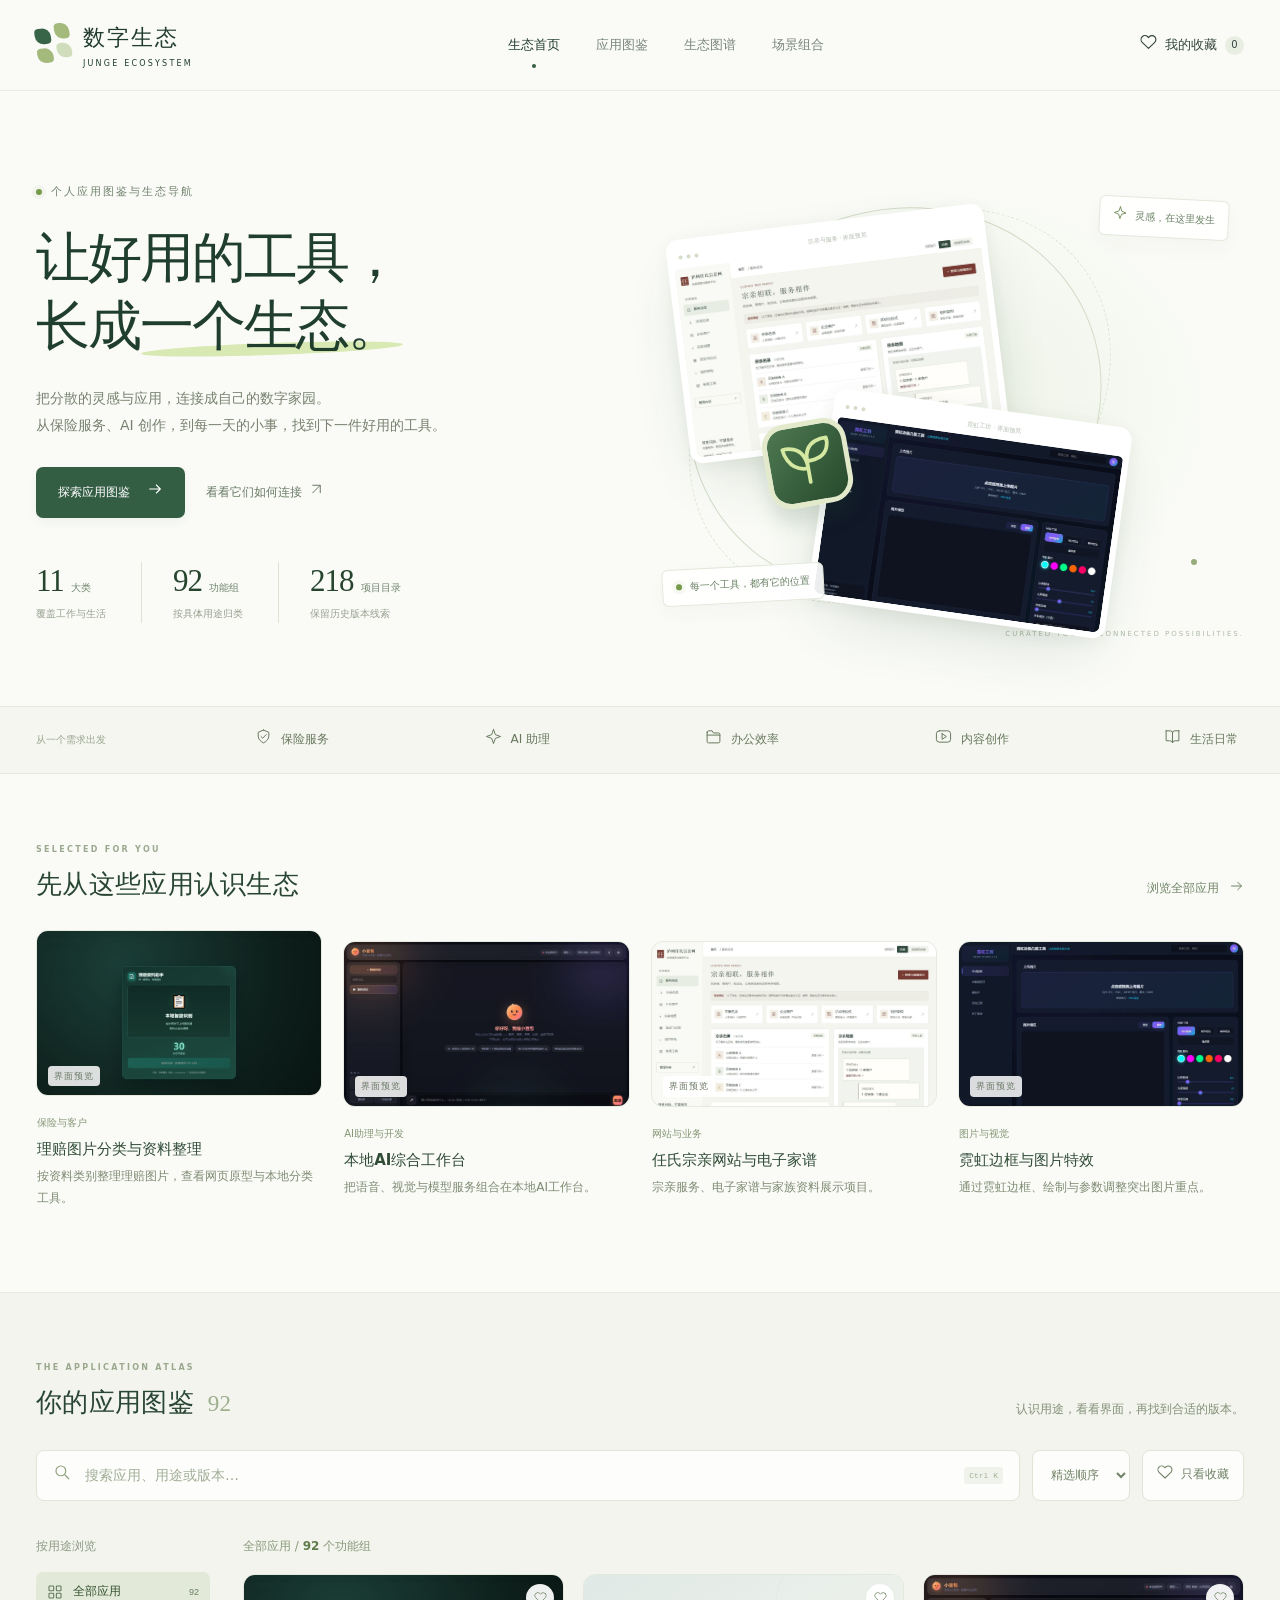
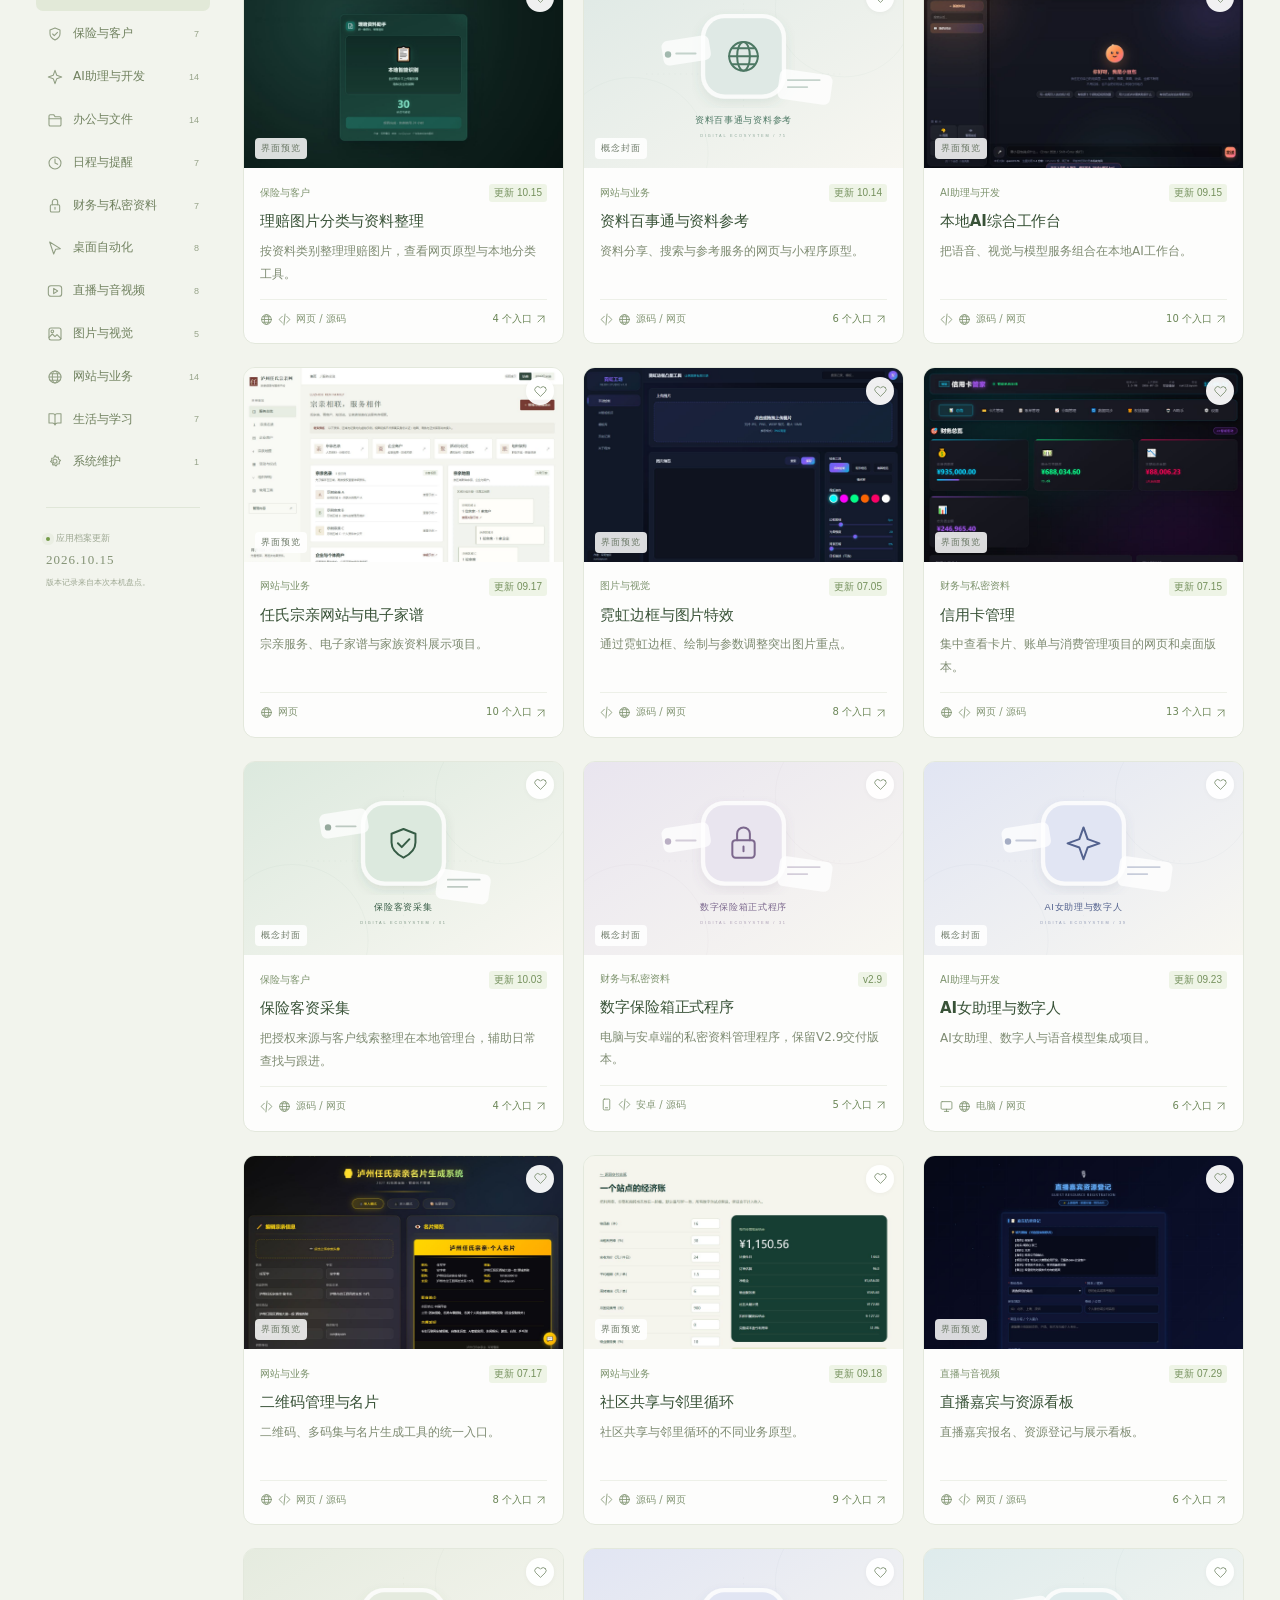
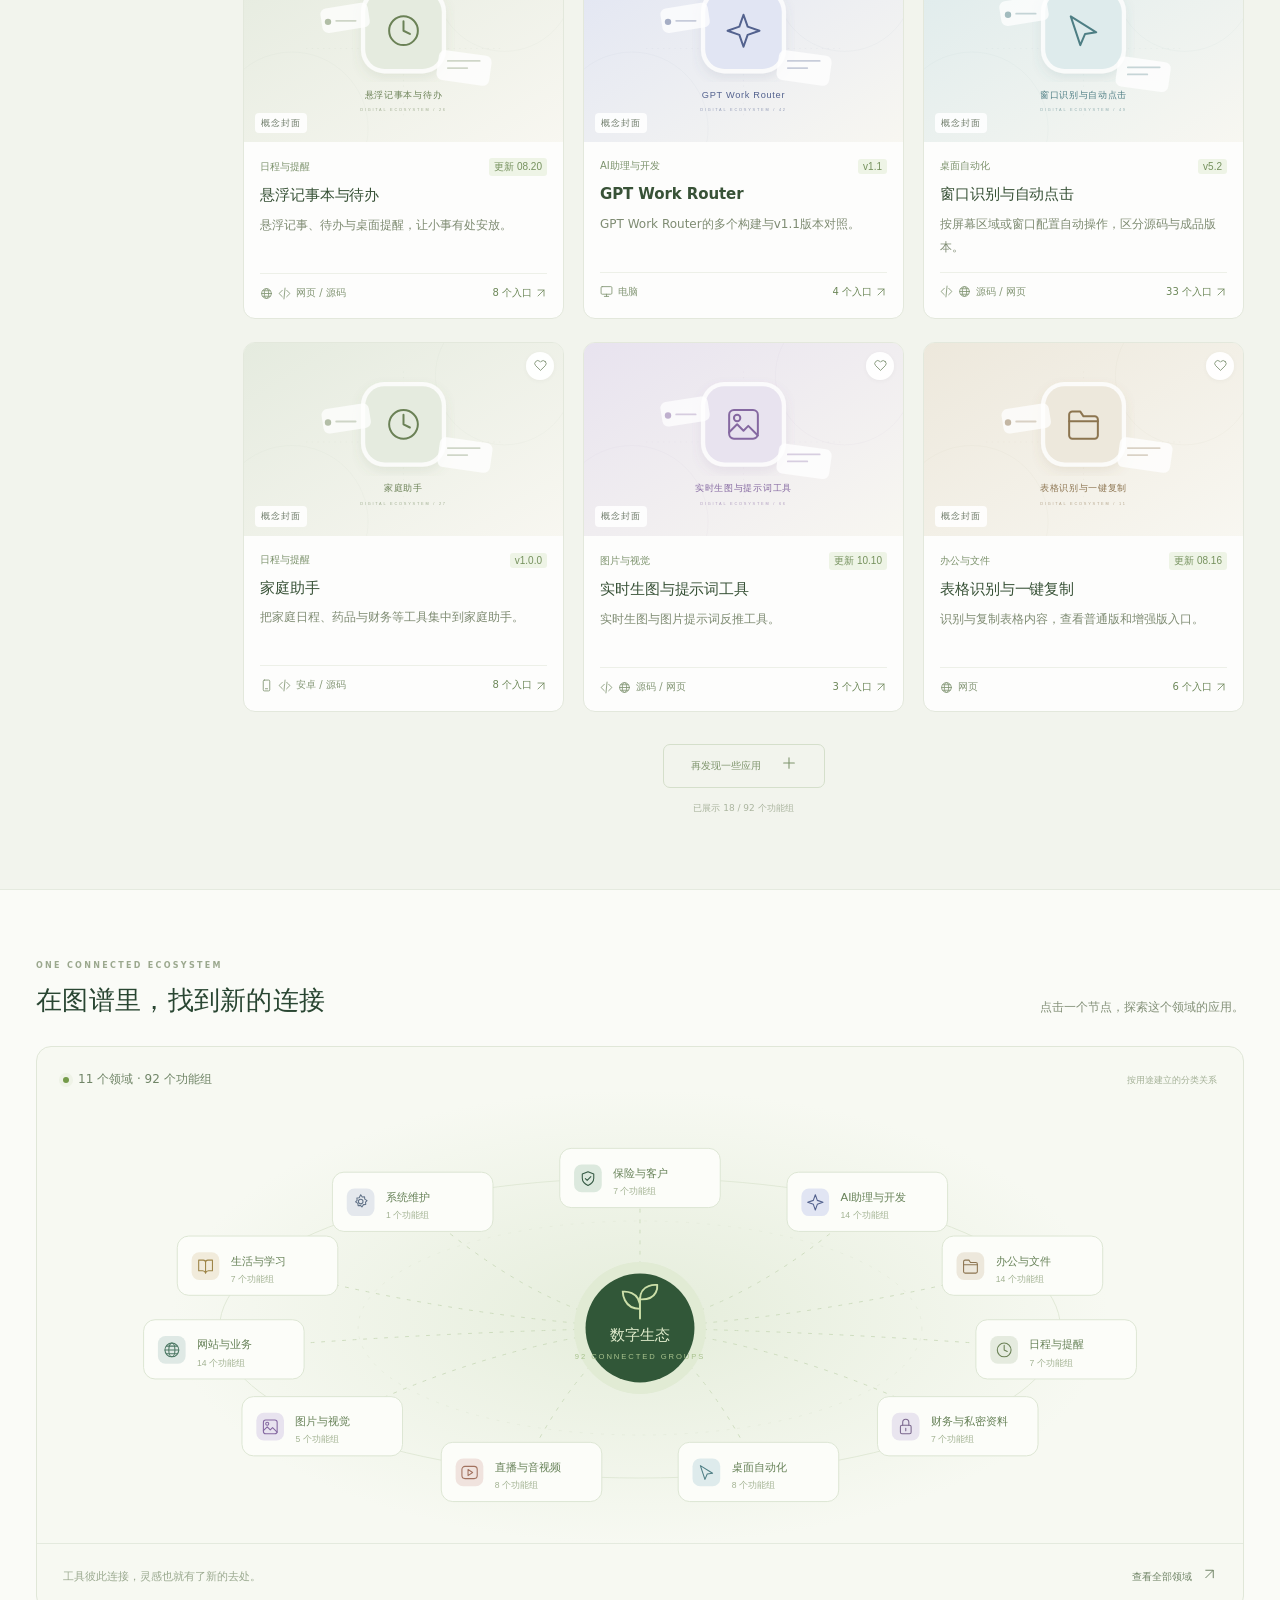
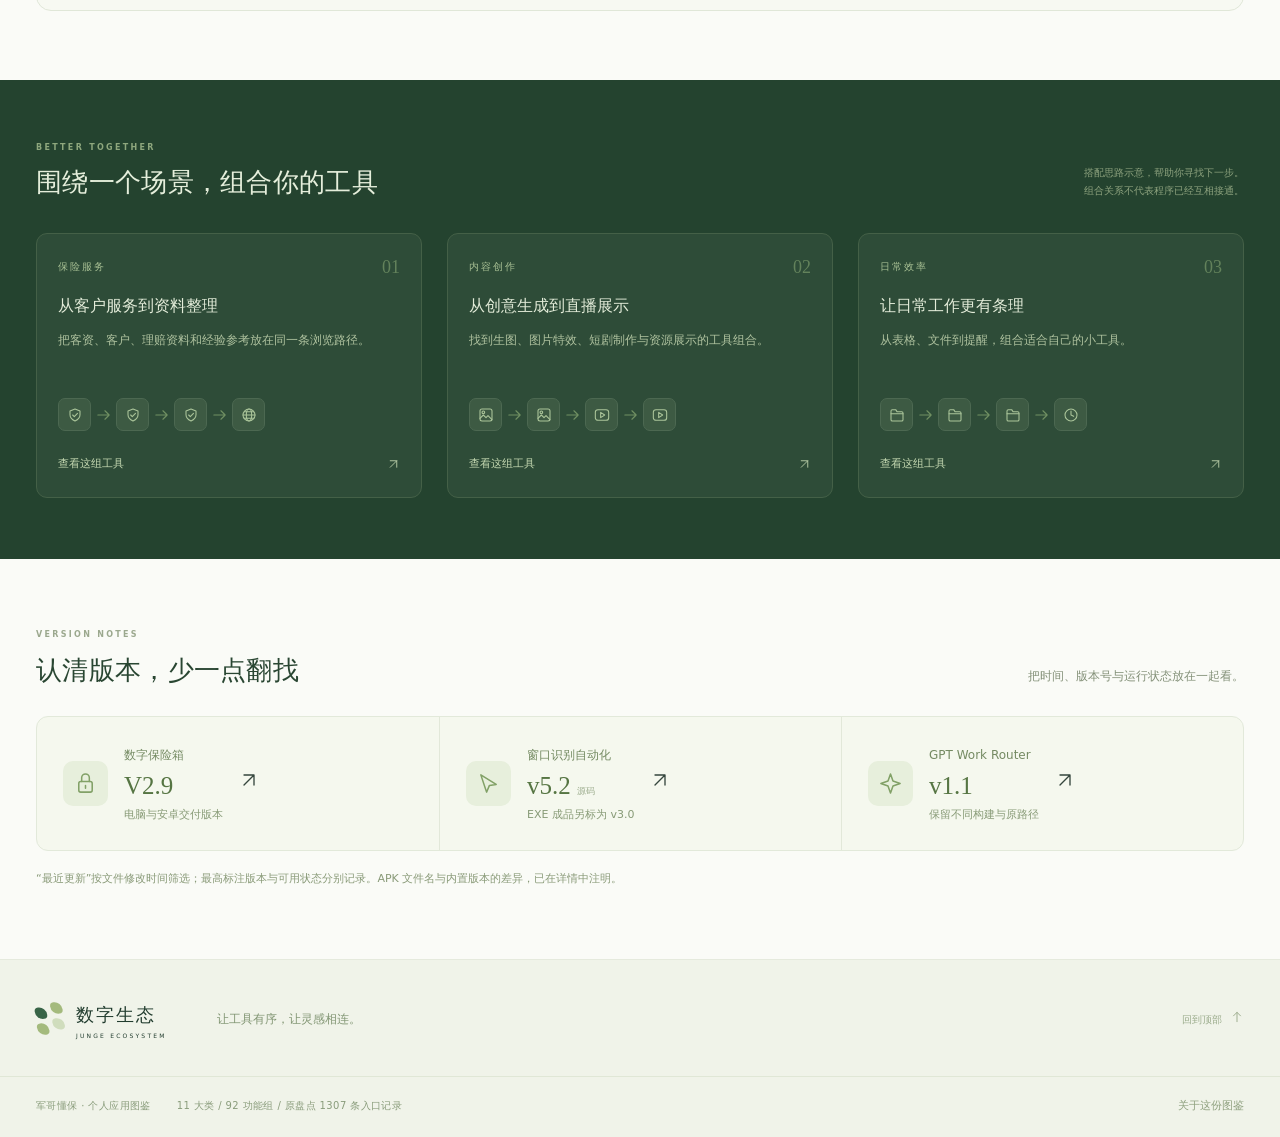
==== index.html @ c1f54ad1 "初始发布：数字生态·军哥懂保 静态网站" ====
<!doctype html>
<html lang="zh-CN">
<head>
  <meta charset="utf-8">
  <meta name="viewport" content="width=device-width,initial-scale=1">
  <meta name="theme-color" content="#f7f8f3">
  <meta name="description" content="军哥懂保的数字生态应用图鉴。浏览11大类、92个功能组，查看真实界面预览、历史版本、用途与本机入口。">
  <title>数字生态 · 让工具彼此连接</title>
  <link rel="icon" href="assets/favicon.svg" type="image/svg+xml">
  <link rel="stylesheet" href="styles.css">
  <script src="ecosystem-data.js" defer></script>
  <script src="app.js" defer></script>
</head>
<body>
<a class="skip-link" href="#library">跳到应用图鉴</a>
<header class="site-header">
  <div class="nav-wrap">
    <a class="brand" href="#home" aria-label="数字生态首页"><span class="brand-mark" aria-hidden="true"><i></i><i></i><i></i><i></i></span><span>数字生态<small>JUNGE ECOSYSTEM</small></span></a>
    <nav aria-label="主导航"><a class="nav-link active" href="#home">生态首页</a><a class="nav-link" href="#library">应用图鉴</a><a class="nav-link" href="#ecosystem">生态图谱</a><a class="nav-link" href="#scenes">场景组合</a></nav>
    <button class="favorites-nav" id="favoritesNav"><span data-icon="heart"></span>我的收藏 <span id="favoriteCount">0</span></button>
    <button class="mobile-menu" id="mobileMenu" aria-label="展开导航" aria-expanded="false"><span data-icon="menu"></span></button>
  </div>
</header>
<main>
<section class="hero wrap" id="home">
  <div class="hero-copy">
    <p class="eyebrow"><span class="living-dot"></span>个人应用图鉴与生态导航</p>
    <h1>让好用的工具，<br>长成<span>一个生态。</span></h1>
    <p class="hero-description">把分散的灵感与应用，连接成自己的数字家园。<br>从保险服务、AI 创作，到每一天的小事，找到下一件好用的工具。</p>
    <div class="hero-actions"><a class="button primary" href="#library">探索应用图鉴 <span data-icon="arrow-right"></span></a><a class="button text-button" href="#ecosystem">看看它们如何连接 <span data-icon="arrow-up-right"></span></a></div>
    <div class="hero-stats"><div><strong>11<span>大类</span></strong><small>覆盖工作与生活</small></div><div><strong>92<span>功能组</span></strong><small>按具体用途归类</small></div><div><strong>218<span>项目目录</span></strong><small>保留历史版本线索</small></div></div>
  </div>
  <div class="hero-art" aria-label="数字生态应用界面拼贴">
    <div class="orbit orbit-one"></div><div class="orbit orbit-two"></div><span class="orbit-dot dot-one"></span><span class="orbit-dot dot-two"></span>
    <div class="art-label label-top"><span data-icon="spark"></span>灵感，在这里发生</div>
    <div class="hero-window window-one"><div class="window-bar"><i></i><i></i><i></i><span>宗亲与服务 · 界面预览</span></div><img src="assets/preview-ren.jpg" alt="泸州任氏宗亲网的服务总览界面" width="1400" height="900"></div>
    <div class="hero-window window-two"><div class="window-bar"><i></i><i></i><i></i><span>霓虹工坊 · 界面预览</span></div><img src="assets/preview-neon.jpg" alt="霓虹边框图片处理工具界面" width="1400" height="900"></div>
    <div class="eco-core"><svg viewBox="0 0 60 60" aria-hidden="true"><path d="M30 45V28M30 34C13 34 12 16 12 16s18-3 18 18ZM30 28C30 10 48 12 48 12s3 17-18 16Z" fill="none" stroke="currentColor" stroke-width="3" stroke-linecap="round" stroke-linejoin="round"/></svg></div>
    <div class="art-label label-bottom"><span class="living-dot"></span>每一个工具，都有它的位置</div><span class="art-caption">CURATED TOOLS. CONNECTED POSSIBILITIES.</span>
  </div>
</section>
<div class="category-ribbon"><div class="wrap"><span>从一个需求出发</span><button data-quick-category="cat1"><span data-icon="shield"></span>保险服务</button><button data-quick-category="cat2"><span data-icon="spark"></span>AI 助理</button><button data-quick-category="cat3"><span data-icon="folder"></span>办公效率</button><button data-quick-category="cat7"><span data-icon="play"></span>内容创作</button><button data-quick-category="cat10"><span data-icon="book"></span>生活日常</button></div></div>
<section class="section wrap" id="featured">
  <div class="section-heading"><div><p class="eyebrow">SELECTED FOR YOU</p><h2>先从这些应用认识生态</h2></div><a class="subtle-link" href="#library">浏览全部应用 <span data-icon="arrow-right"></span></a></div>
  <div class="featured-grid" id="featuredGrid"></div>
</section>
<section class="library-section" id="library">
  <div class="wrap">
    <div class="section-heading"><div><p class="eyebrow">THE APPLICATION ATLAS</p><h2>你的应用图鉴<span class="heading-count">92</span></h2></div><p class="section-note">认识用途，看看界面，再找到合适的版本。</p></div>
    <div class="library-tools"><label class="search-box"><span data-icon="search"></span><input type="search" id="searchInput" placeholder="搜索应用、用途或版本…" autocomplete="off" aria-label="搜索应用"><kbd>Ctrl K</kbd></label><select id="sortSelect" aria-label="应用排序"><option value="curated">精选顺序</option><option value="updated">最近更新</option><option value="name">名称排序</option></select><button class="tool-button" id="favoritesFilter" aria-pressed="false"><span data-icon="heart"></span><span>只看收藏</span></button></div>
    <div class="library-layout"><aside class="category-sidebar"><h3>按用途浏览</h3><div id="categoryNav"></div><div class="snapshot-note"><span class="living-dot"></span>应用档案更新<br><b>2026.10.15</b><p>版本记录来自本次本机盘点。</p></div></aside><div class="library-main"><div class="result-line"><p id="resultLabel" aria-live="polite">全部应用</p><button id="clearFilters" class="clear-filters" hidden>清除筛选 <span data-icon="close"></span></button></div><div class="app-grid" id="appGrid"></div><div class="empty-state" id="emptyState" hidden><span data-icon="search"></span><h3>暂时没有找到匹配的应用</h3><p>试试其他关键词，或清除筛选重新浏览。</p><button class="button secondary" id="emptyReset">查看全部应用</button></div><div class="load-more"><button class="button secondary" id="loadMore">再发现一些应用 <span data-icon="plus"></span></button><p id="loadedCount"></p></div></div></div>
  </div>
</section>
<section class="section wrap" id="ecosystem">
  <div class="section-heading"><div><p class="eyebrow">ONE CONNECTED ECOSYSTEM</p><h2>在图谱里，找到新的连接</h2></div><p class="section-note">点击一个节点，探索这个领域的应用。</p></div>
  <div class="ecosystem-panel"><div class="map-legend"><span class="living-dot"></span>11 个领域 · 92 个功能组 <small>按用途建立的分类关系</small></div><div class="ecosystem-map" id="ecosystemMap"></div><div class="map-footer"><span>工具彼此连接，灵感也就有了新的去处。</span><button class="subtle-link" id="mapAll">查看全部领域 <span data-icon="arrow-up-right"></span></button></div></div>
</section>
<section class="scenes-section" id="scenes"><div class="wrap"><div class="section-heading"><div><p class="eyebrow">BETTER TOGETHER</p><h2>围绕一个场景，组合你的工具</h2></div><p class="section-note">搭配思路示意，帮助你寻找下一步。<br>组合关系不代表程序已经互相接通。</p></div><div class="scenes-grid" id="scenesGrid"></div></div></section>
<section class="section wrap latest-section"><div class="section-heading"><div><p class="eyebrow">VERSION NOTES</p><h2>认清版本，少一点翻找</h2></div><p class="section-note">把时间、版本号与运行状态放在一起看。</p></div><div class="version-highlights"><button data-detail="vault"><span class="version-icon" data-icon="lock"></span><div><small>数字保险箱</small><h3>V2.9</h3><p>电脑与安卓交付版本</p></div><span data-icon="arrow-up-right"></span></button><button data-detail="autoclick"><span class="version-icon" data-icon="cursor"></span><div><small>窗口识别自动化</small><h3>v5.2 <em>源码</em></h3><p>EXE 成品另标为 v3.0</p></div><span data-icon="arrow-up-right"></span></button><button data-detail="router"><span class="version-icon" data-icon="spark"></span><div><small>GPT Work Router</small><h3>v1.1</h3><p>保留不同构建与原路径</p></div><span data-icon="arrow-up-right"></span></button></div><p class="version-footnote">“最近更新”按文件修改时间筛选；最高标注版本与可用状态分别记录。APK 文件名与内置版本的差异，已在详情中注明。</p></section>
</main>
<footer><div class="wrap footer-top"><a class="brand" href="#home"><span class="brand-mark" aria-hidden="true"><i></i><i></i><i></i><i></i></span><span>数字生态<small>JUNGE ECOSYSTEM</small></span></a><p>让工具有序，让灵感相连。</p><a href="#home" class="back-top">回到顶部 <span data-icon="arrow-up"></span></a></div><div class="wrap footer-bottom"><span>军哥懂保 · 个人应用图鉴</span><span>11 大类 / 92 功能组 / 原盘点 1307 条入口记录</span><button id="aboutButton">关于这份图鉴</button></div></footer>
<dialog id="detailDialog" class="detail-dialog" aria-labelledby="detailTitle"><button class="dialog-close" id="closeDialog" aria-label="关闭详情"><span data-icon="close"></span></button><div id="detailContent"></div></dialog>
<dialog id="imageDialog" class="image-dialog" aria-label="应用界面大图"><button class="dialog-close" id="closeImage" aria-label="关闭大图"><span data-icon="close"></span></button><img id="largePreview" alt="应用界面预览大图"><p id="largeCaption"></p></dialog>
<div class="toast" id="toast" role="status"></div>
</body></html>
---- styles.css ----
@charset "UTF-8";
:root{--bg:#fafbf7;--paper:#fff;--ink:#213c2e;--text:#35463d;--muted:#7b877c;--green:#345e44;--dark:#173e2c;--lime:#d7e9a1;--line:#e5e9e1;--soft:#f0f3ec;--radius:16px;font-synthesis:none}*{box-sizing:border-box}html{scroll-behavior:smooth;scroll-padding-top:100px}body{margin:0;background:var(--bg);color:var(--text);font:14px/1.65 "Microsoft YaHei","PingFang SC",system-ui,sans-serif}button,input,select{font:inherit}a{color:inherit;text-decoration:none}button{cursor:pointer;color:inherit}button:disabled{cursor:default;opacity:.5}button,a,input,select{touch-action:manipulation}button{border:0}img{max-width:100%;display:block}svg.icon{width:20px;height:20px;fill:none;stroke:currentColor;stroke-width:1.6;stroke-linecap:round;stroke-linejoin:round;flex-shrink:0}button svg.icon,a svg.icon{pointer-events:none}[hidden]{display:none!important}:focus-visible{outline:3px solid #91ad66;outline-offset:4px}::selection{background:#d8e8b5}.wrap{max-width:1280px;padding:0 36px;margin:auto}.skip-link{position:fixed;top:-60px;left:20px;z-index:300;background:var(--green);color:white;padding:12px}.skip-link:focus{top:12px}.site-header{height:91px;background:rgba(250,251,247,.93);position:sticky;top:0;z-index:40;border-bottom:1px solid #e9ece4;backdrop-filter:blur(18px)}.nav-wrap{max-width:1350px;margin:auto;height:100%;padding:0 36px;display:flex;align-items:center;justify-content:space-between;gap:25px}.brand{display:flex;gap:12px;align-items:center;font-size:22px;font-weight:750;letter-spacing:2px;color:var(--ink);flex-shrink:0}.brand small{display:block;font-size:8px;font-weight:500;letter-spacing:2.2px;line-height:1.5;margin-top:1px}.brand-mark{width:35px;height:35px;display:grid;grid-template-columns:1fr 1fr;gap:4px;transform:rotate(-8deg)}.brand-mark i{background:#386447;border-radius:4px 9px 4px 9px}.brand-mark i:nth-child(2){background:#a4ba7d;transform:translateY(-3px)}.brand-mark i:nth-child(3){background:#a4ba7d}.brand-mark i:nth-child(4){background:#d0ddbd;transform:translateY(-3px)}nav{display:flex;gap:36px;align-items:center}.nav-link{color:#7b877e;font-size:13px;position:relative;white-space:nowrap}.nav-link.active,.nav-link:hover{color:var(--ink)}.nav-link.active:after{content:"";width:4px;height:4px;background:var(--green);border-radius:50%;position:absolute;bottom:-12px;left:calc(50% - 2px)}.favorites-nav{display:flex;align-items:center;gap:8px;background:transparent;padding:8px 0;font-size:13px}.favorites-nav>span:last-child{background:#e9eee3;min-width:19px;height:19px;border-radius:50%;display:flex;align-items:center;justify-content:center;font-size:10px}.favorites-nav svg{width:17px}.mobile-menu{display:none;background:transparent;padding:6px}.hero{display:grid;grid-template-columns:1.07fr 1fr;align-items:center;min-height:615px;padding-top:65px;padding-bottom:56px;position:relative}.eyebrow{display:flex;align-items:center;gap:9px;letter-spacing:2.5px;font-size:10px;font-weight:600;color:#71826d;margin:0 0 20px}.living-dot{width:6px;height:6px;border-radius:50%;background:#759b4a;display:inline-block;box-shadow:0 0 0 4px #8faa6b15;flex-shrink:0}.hero .eyebrow{letter-spacing:2px;font-size:11px}.hero h1{font-size:54px;font-weight:720;line-height:1.26;letter-spacing:-2px;margin:22px 0 25px;color:#203e2d}.hero h1 span{position:relative;white-space:nowrap;z-index:1}.hero h1 span:after{content:"";position:absolute;left:1px;right:-3px;bottom:2px;height:12px;border-radius:50%;background:#d9e9b3;z-index:-1;transform:rotate(-2deg)}.hero-description{font-size:13px;line-height:1.95;color:#7f8a7f;max-width:480px}.hero-actions{display:flex;align-items:center;gap:20px;margin-top:28px;flex-wrap:wrap}.button{border-radius:7px;display:inline-flex;align-items:center;justify-content:center;gap:17px;padding:13px 21px;font-size:12px;font-weight:550;border:1px solid transparent;transition:background .2s,transform .2s}.button:hover{transform:translateY(-2px)}.primary{background:var(--green);color:white;box-shadow:0 4px 10px #24462d0e}.primary:hover{background:#284c35}.button svg{width:16px;height:16px}.text-button{padding:10px 0;gap:7px;color:#687a64}.text-button svg{width:15px}.secondary{background:transparent;border:1px solid #d7ded1;color:#52704d}.secondary:hover{background:#edf2e7}.hero-stats{display:flex;gap:35px;margin-top:44px}.hero-stats>div+div{border-left:1px solid #dde4d5;padding-left:31px}.hero-stats strong{font:500 31px/1.2 Georgia,serif;color:#27452e;letter-spacing:-1px}.hero-stats strong span{font:10px "Microsoft YaHei",sans-serif;margin-left:7px;color:#70856c;letter-spacing:0}.hero-stats small{display:block;color:#97a090;font-size:10px;margin-top:7px}.hero-art{height:475px;position:relative;background:radial-gradient(ellipse at center,#e5eddb99,transparent 67%);isolation:isolate}.orbit{position:absolute;border:1px solid #d3ddc8;border-radius:50%;left:25px;top:45px;width:420px;height:380px;transform:rotate(-25deg)}.orbit-two{left:65px;top:10px;width:350px;height:460px;transform:rotate(52deg);border-style:dashed;border-color:#dde5d5}.orbit-dot{width:9px;height:9px;background:#96ad7a;border-radius:50%;position:absolute}.dot-one{left:80px;top:75px}.dot-two{right:47px;bottom:76px;width:6px;height:6px}.hero-window{position:absolute;background:white;border:6px solid white;box-shadow:0 25px 65px -20px #294d3733,0 4px 15px #3c613210;border-radius:13px;overflow:hidden;width:320px;transition:transform .5s}.window-one{top:55px;left:17px;transform:rotate(-7deg);z-index:2}.window-two{top:241px;left:160px;width:300px;transform:rotate(8deg);z-index:3}.window-one:hover{transform:rotate(-3deg) translateY(-4px)}.window-two:hover{transform:rotate(4deg) translateY(-4px)}.window-bar{height:23px;display:flex;align-items:center;gap:4px;padding:0 6px;background:#fff}.window-bar i{width:4px;height:4px;background:#d4dcca;border-radius:50%}.window-bar span{font-size:6px;color:#b2bbae;margin:auto}.hero-window img{border-radius:5px;width:100%;height:190px;object-fit:cover;object-position:top}.window-two img{height:178px}.art-label{display:flex;align-items:center;gap:8px;position:absolute;z-index:4;font-size:10px;box-shadow:0 8px 20px #31432b08;border:1px solid #e2e9dc;background:#ffffffec;padding:9px 13px;border-radius:6px;white-space:nowrap;color:#6a8064}.art-label svg{width:14px;height:14px;color:#738f62}.label-top{top:32px;right:15px;transform:rotate(3deg)}.label-bottom{bottom:38px;left:2px;transform:rotate(-3deg)}.eco-core{position:absolute;left:105px;top:255px;width:85px;height:85px;background:linear-gradient(135deg,#4e7951,#26492c);border:5px solid #e3eacb;border-radius:23px;transform:rotate(-10deg);z-index:5;box-shadow:0 15px 20px #1e4e2f26;color:#d5e8a1}.eco-core svg{width:100%;height:100%}.art-caption{position:absolute;bottom:0;right:0;color:#b0bba7;letter-spacing:2px;font-size:7px}.category-ribbon{border-top:1px solid var(--line);border-bottom:1px solid var(--line);padding:20px 0;background:#f4f6ef}.category-ribbon .wrap{display:flex;align-items:center;gap:38px;justify-content:space-between}.category-ribbon .wrap>span{font-size:10px;color:#9aa58f}.category-ribbon button{background:transparent;display:flex;gap:9px;align-items:center;color:#718067;font-size:11px;white-space:nowrap}.category-ribbon button:hover{color:#27442f}.category-ribbon svg{width:17px;height:17px;stroke-width:1.4}.section{padding-top:69px;padding-bottom:69px}.section-heading{display:flex;align-items:flex-end;justify-content:space-between;gap:25px;margin-bottom:28px}.section-heading .eyebrow{font-size:8px;letter-spacing:2.3px;margin-bottom:10px;color:#9ba88e}.section-heading h2{font-size:26px;line-height:1.4;letter-spacing:.3px;color:#294632;font-weight:650;margin:0}.subtle-link{background:none;padding:0;font-size:11px;display:inline-flex;align-items:center;gap:10px;color:#7c8c73}.subtle-link svg{width:15px}.subtle-link:hover{color:#274b33}.section-note{font-size:11px;color:#9ba390;margin:0;line-height:1.8}.featured-grid{display:grid;grid-template-columns:repeat(4,minmax(0,1fr));gap:21px}.feature-card{position:relative;text-align:left;padding:0;background:transparent;transition:transform .25s;min-width:0}.feature-card:hover{transform:translateY(-5px)}.feature-image{height:166px;overflow:hidden;border-radius:12px;position:relative;background:#e9ede2;border:1px solid #e5e9df}.feature-image img{width:100%;height:100%;object-fit:cover;object-position:top;transition:transform .5s}.feature-card:hover img{transform:scale(1.04)}.cover-caption{position:absolute;left:11px;bottom:9px;font-size:8px;letter-spacing:1px;border-radius:4px;background:#ffffffd9;padding:3px 6px;color:#6d7a68;backdrop-filter:blur(6px)}.feature-info{padding:14px 1px}.feature-info small{color:#93a089;font-size:9px}.feature-info h3{font-size:14px;line-height:1.5;margin:5px 0;color:#304b36;font-weight:600}.feature-info p{font-size:10px;color:#9ba18f;margin:0;line-height:1.8;display:-webkit-box;-webkit-line-clamp:2;-webkit-box-orient:vertical;overflow:hidden}.library-section{background:#f2f4ed;border-top:1px solid #e9ece2;border-bottom:1px solid #e5eadf;padding:68px 0 64px}.heading-count{font-family:Georgia,serif;font-weight:400;color:#9daf8c;margin-left:14px;font-size:23px}.library-tools{display:flex;gap:12px;margin:29px 0 35px;align-items:stretch}.search-box{display:flex;align-items:center;gap:12px;border:1px solid #e0e5d8;border-radius:8px;padding:11px 16px;background:#fdfefb;flex:1}.search-box svg{color:#90a17f;width:18px}.search-box input{outline:none;border:0;background:transparent;flex:1;min-width:0;font-size:12px;color:#496442}.search-box input::placeholder{color:#a1ad96}.search-box kbd{font-size:8px;background:#f0f3eb;padding:2px 5px;color:#a5b198;border-radius:3px}.library-tools select,.tool-button{background:#fdfefb;border:1px solid #e0e5d8;border-radius:8px;padding:10px 14px;font-size:11px;color:#718267}.tool-button{display:flex;align-items:center;gap:8px}.tool-button svg{width:16px}.tool-button[aria-pressed=true]{background:#e1ebd3;border-color:#b9cba3;color:#405f33}.library-layout{display:grid;grid-template-columns:174px 1fr;gap:33px}.category-sidebar h3{font-size:11px;font-weight:550;margin:1px 0 15px;color:#8f9b85}.category-item{display:flex;width:100%;align-items:center;gap:10px;text-align:left;background:transparent;font-size:11px;padding:10px 11px;border-radius:7px;margin-bottom:3px;color:#819176;transition:background .2s}.category-item svg{width:16px;height:16px;opacity:.75}.category-item span:last-child{margin-left:auto;font:9px Arial,sans-serif;opacity:.7}.category-item.active{background:#e2e9d8;color:#355331;font-weight:650}.category-item:hover{background:#e8edde}.snapshot-note{border-top:1px solid #e0e6d8;margin:25px 10px 0;padding-top:21px;font-size:9px;color:#9fa994;line-height:2}.snapshot-note .living-dot{margin-right:6px;width:4px;height:4px}.snapshot-note b{font:13px Georgia,serif;letter-spacing:1px;display:block;margin-top:5px;color:#839274}.snapshot-note p{font-size:8px;line-height:1.8}.result-line{display:flex;justify-content:space-between;align-items:center;margin:0 0 16px;min-height:22px}.result-line p{font-size:10px;margin:0;color:#8b9b7c}.result-line b{color:#607c4b;font-weight:600}.clear-filters{background:transparent;font-size:10px;display:flex;align-items:center;gap:5px;color:#8e9a83}.clear-filters svg{width:12px;height:12px}.app-grid{display:grid;grid-template-columns:repeat(3,minmax(0,1fr));gap:23px 19px}.app-card{background:#ffffffd9;border:1px solid #e3e8dc;border-radius:12px;overflow:hidden;position:relative;transition:transform .25s,box-shadow .25s;min-width:0}.app-card:hover{transform:translateY(-4px);box-shadow:0 10px 25px #45602b0d}.card-image-button{width:100%;padding:0;display:block;position:relative;background:#e8eddf;overflow:hidden;aspect-ratio:1.65}.card-image-button img{width:100%;height:100%;object-fit:cover;object-position:top;transition:transform .4s}.app-card:hover img{transform:scale(1.045)}.image-overlay{position:absolute;inset:0;background:#25422b80;display:flex;align-items:center;justify-content:center;gap:8px;color:white;font-size:11px;opacity:0;transition:opacity .2s}.card-image-button:hover .image-overlay,.card-image-button:focus-visible .image-overlay{opacity:1}.image-overlay svg{width:16px}.favorite-button{position:absolute;right:9px;top:9px;width:28px;height:28px;border-radius:50%;background:#ffffffef;display:flex;align-items:center;justify-content:center;color:#7d9071;box-shadow:0 1px 5px #0000000a;z-index:2}.favorite-button svg{width:13px;height:13px}.favorite-button.saved{color:#48703b;background:#e9f0dc}.favorite-button.saved svg{fill:#8eac61;stroke:#76964f}.card-body{padding:15px 15px 13px}.card-meta{display:flex;align-items:center;justify-content:space-between;gap:5px}.category-label{font-size:8px;color:#91a17f;overflow:hidden;white-space:nowrap;text-overflow:ellipsis}.version-pill{font:8px Arial,sans-serif;color:#75915d;background:#eef4e6;padding:2px 5px;border-radius:3px;white-space:nowrap}.card-title{margin:7px 0 6px;background:transparent;text-align:left;padding:0;font-size:13px;line-height:1.65;font-weight:650;letter-spacing:-.1px;color:#385237}.card-description{font-size:10px;line-height:1.9;color:#a0aa96;min-height:38px;margin:0;display:-webkit-box;-webkit-line-clamp:2;-webkit-box-orient:vertical;overflow:hidden}.card-bottom{display:flex;align-items:center;justify-content:space-between;border-top:1px solid #edf0e8;margin-top:13px;padding-top:11px;color:#a5b099;font-size:8px}.platform-list{display:flex;align-items:center;gap:5px}.platform-list svg{width:11px;height:11px}.card-bottom button{display:flex;align-items:center;gap:3px;font-size:8px;color:#799369;padding:0;background:transparent}.card-bottom button svg{width:12px;height:12px}.load-more{text-align:center;margin-top:32px}.load-more .button{font-size:10px;border-color:#d5dfcb;background:transparent;padding:10px 27px;color:#7e946c;gap:20px}.load-more p{font-size:9px;color:#abb59f;margin-top:13px}.empty-state{text-align:center;background:#f9fbf6;border:1px dashed #cedbbf;border-radius:12px;padding:55px 15px}.empty-state>svg{width:32px;height:32px;margin:auto;color:#9eb48b}.empty-state h3{font-size:17px;color:#607d4c}.empty-state p{font-size:12px;color:#9cae8d}.empty-state .button{margin-top:10px}.ecosystem-panel{border:1px solid #e0e7d8;border-radius:15px;overflow:hidden;background:radial-gradient(ellipse at 50% 48%,#e5eddb,transparent 55%),#f7f9f2}.map-legend{padding:23px 26px;display:flex;align-items:center;gap:9px;color:#708567;font-size:11px}.map-legend small{margin-left:auto;font-size:9px;color:#a3b096}.ecosystem-map{height:430px;position:relative;padding:0 12px}.ecosystem-map svg{width:100%;height:100%;overflow:visible}.map-node{cursor:pointer;outline:none}.map-node>rect{transition:fill .2s,stroke .2s}.map-node:hover>rect,.map-node:focus>rect{fill:#e4edd9;stroke:#8fac6d}.map-node text{pointer-events:none}.map-footer{padding:20px 26px;border-top:1px solid #e4eade;display:flex;justify-content:space-between;align-items:center;color:#9aa98f;font-size:10px}.map-footer .subtle-link{font-size:10px}.scenes-section{background:#24432f;color:#dde7d3;padding:61px 0}.scenes-section .eyebrow{color:#8ea77d}.scenes-section h2{color:#e5eedb}.scenes-section .section-note{color:#8da27e;font-size:10px}.scenes-grid{display:grid;grid-template-columns:repeat(3,minmax(0,1fr));gap:25px;margin-top:33px}.scene-card{background:#2e4c38;border:1px solid #446047;border-radius:11px;padding:23px 21px;text-align:left;color:#e3ecd9;transition:background .2s,transform .2s}.scene-card:hover{background:#365841;transform:translateY(-4px)}.scene-top{display:flex;justify-content:space-between;align-items:center}.scene-top>span:first-child{font-size:8px;letter-spacing:2px;color:#a9c195}.scene-top>span:last-child{font:18px Georgia,serif;color:#63825b}.scene-card h3{font-size:15px;font-weight:550;margin:15px 0 10px}.scene-card p{color:#99ae8d;font-size:10px;line-height:1.9;min-height:38px;margin:0}.scene-flow{display:flex;gap:4px;align-items:center;margin:23px 0;color:#abc59a}.scene-flow span{width:33px;height:33px;display:flex;align-items:center;justify-content:center;background:#3d5a43;border:1px solid #4c6851;border-radius:7px}.scene-flow span svg{width:16px}.scene-flow>svg{width:17px;color:#708f62}.scene-link{display:flex;align-items:center;justify-content:space-between;color:#c3d7b0;font-size:9px}.scene-link svg{width:13px}.version-highlights{display:grid;grid-template-columns:repeat(3,1fr);border:1px solid #e2e9da;border-radius:12px;background:#f5f8ee;overflow:hidden}.version-highlights>button{background:transparent;text-align:left;display:flex;align-items:center;gap:16px;padding:26px}.version-highlights>button+button{border-left:1px solid #e2e8d9}.version-highlights>button:hover{background:#edf3e2}.version-icon{background:#e7efdc;padding:11px;border-radius:10px;color:#82a167;display:flex}.version-icon svg{width:23px;height:23px}.version-highlights small{font-size:10px;color:#8da27a}.version-highlights h3{font:25px Georgia,serif;color:#567543;margin:6px 0}.version-highlights h3 em{font:9px "Microsoft YaHei",sans-serif;font-style:normal;color:#9cac8d}.version-highlights p{font-size:9px;color:#a8b39c;margin:0}.version-highlights>button>svg{margin-left:auto;width:15px;color:#a3b38f}.version-footnote{font-size:9px;color:#a6b19b;line-height:1.9;margin:18px 0 0}footer{background:#f0f3e9;border-top:1px solid #e5eadd}.footer-top{display:flex;align-items:center;padding-top:38px;padding-bottom:34px;gap:50px}.footer-top .brand{font-size:18px}.footer-top .brand small{font-size:6px}.footer-top .brand-mark{width:28px;height:28px}.footer-top p{font-size:11px;color:#9bab8f}.back-top{margin-left:auto;display:flex;align-items:center;gap:8px;font-size:10px;color:#9aab8b}.back-top svg{width:14px}.footer-bottom{display:flex;align-items:center;gap:26px;border-top:1px solid #e0e7d6;padding-top:20px;padding-bottom:22px;color:#a4b297;font-size:8px;letter-spacing:.4px}.footer-bottom button{margin-left:auto;background:transparent;font-size:9px;color:#8fa17f;padding:0}.detail-dialog,.image-dialog{border:0;padding:0;background:#fcfdf8;color:var(--text);box-shadow:0 20px 100px #18312544;max-width:1000px;width:calc(100% - 40px);border-radius:17px;max-height:90vh;overscroll-behavior:contain}.detail-dialog::backdrop,.image-dialog::backdrop{background:#142e25a6;backdrop-filter:blur(5px)}.dialog-close{position:absolute;top:16px;right:16px;width:33px;height:33px;display:flex;align-items:center;justify-content:center;background:#fffffff2;color:#4d654b;box-shadow:0 1px 8px #233b2910;border:1px solid #e2e9da;border-radius:50%;z-index:10}.dialog-close svg{width:17px}.detail-header{display:grid;grid-template-columns:44% 56%;border-bottom:1px solid #e5ebdc}.detail-visual{background:#e7eedf;position:relative;min-height:260px;padding:22px;display:flex;align-items:center}.detail-visual img{border-radius:8px;width:100%;max-height:255px;object-fit:contain;box-shadow:0 4px 20px #20402610}.enlarge-button{position:absolute;bottom:15px;right:15px;padding:6px 9px;background:#ffffffed;border-radius:5px;font-size:9px;color:#718467;display:flex;gap:7px;align-items:center}.enlarge-button svg{width:13px}.detail-intro{padding:38px 34px 28px}.detail-intro>.eyebrow{font-size:9px;margin-bottom:10px}.detail-intro h2{font-size:25px;line-height:1.5;margin:0 0 12px;color:#355535;padding-right:7px}.detail-intro p{font-size:12px;color:#849577;line-height:1.9}.detail-favorite{background:#edf3e5;border:1px solid #dde7d3;border-radius:5px;padding:7px 12px;display:flex;gap:8px;align-items:center;color:#789368;font-size:10px}.detail-favorite svg{width:14px}.detail-tabs{display:flex;align-items:center;gap:25px;padding:0 31px;border-bottom:1px solid #e5ebdd}.detail-tabs button{background:transparent;padding:17px 0 13px;color:#91a181;font-size:11px;border-bottom:2px solid transparent}.detail-tabs .active{border-color:#77955d;color:#527342}.detail-body{padding:25px 31px 31px}.detail-note{font-size:11px;line-height:1.8;color:#8b9b7d;background:#f1f5e9;border-radius:7px;padding:12px 16px;margin-bottom:18px}.branch-card{border:1px solid #e2ead9;border-radius:9px;padding:16px 18px;margin-bottom:12px;background:#fff}.branch-card-top{display:flex;align-items:center;gap:12px;margin-bottom:9px}.platform-pill{font-size:8px;color:#7f9b68;background:#edf4e3;border-radius:3px;padding:3px 6px}.branch-card-top time{margin-left:auto;color:#a4b096;font-size:9px}.branch-card h3{font-size:13px;line-height:1.7;font-weight:550;margin:4px 0;color:#59764b}.branch-version{font-size:10px;color:#7b965f;margin:7px 0}.status-note{font-size:10px;color:#a1ad94}.conflict-note{font-size:10px;color:#9c8555;background:#fbf6e7;padding:8px 11px;border-left:2px solid #d6bb76;margin:9px 0}.path-wrap{display:flex;gap:10px;margin:13px 0 0;align-items:flex-start}.local-path{font:9px/1.9 Consolas,"Microsoft YaHei",monospace;color:#a4af99;overflow-wrap:anywhere;flex:1;min-width:0}.copy-path{border:1px solid #e2e9d8;background:white;border-radius:4px;padding:4px 8px;font-size:8px;white-space:nowrap;color:#819a6b}.version-list{display:flex;flex-direction:column;gap:10px}.version-row{border:1px solid #e3eadc;border-radius:7px;padding:13px 15px;background:white}.version-row h4{font-size:12px;margin:0 0 5px;color:#607e4e;font-weight:550}.version-row p{font-size:10px;line-height:1.8;color:#9cac8c;margin:4px 0}.version-row .tags{display:flex;gap:6px;flex-wrap:wrap;margin-bottom:7px}.version-row .tags span{font-size:8px;color:#8aa16f;background:#f0f5e9;padding:2px 5px;border-radius:3px}.about-body{padding:35px 45px;font-size:13px;line-height:2;color:#829671}.about-body h2{color:#416538}.about-body li{margin-bottom:10px}.image-dialog{background:#eff4e8;max-width:1240px}.image-dialog>img{width:100%;max-height:82vh;object-fit:contain}.image-dialog>p{font-size:11px;color:#83996e;margin:12px 18px;text-align:center}.toast{position:fixed;bottom:30px;left:50%;transform:translate(-50%,20px);background:#2f5136;color:#ecf4df;box-shadow:0 8px 25px #23402933;padding:12px 22px;font-size:12px;border-radius:8px;z-index:300;opacity:0;pointer-events:none;transition:all .2s}.toast.show{opacity:1;transform:translate(-50%,0)}
@media(min-width:1500px){.wrap{max-width:1390px;padding-left:45px;padding-right:45px}.hero h1{font-size:61px}.hero{min-height:665px}.hero-art{height:510px;margin-left:15px}.hero-window.window-one{left:30px;width:350px;top:70px}.hero-window.window-two{left:180px;width:325px;top:270px}.hero-window img{height:210px}.hero-window.window-two img{height:195px}.eco-core{top:280px;left:130px}.hero-art .orbit{width:450px;height:420px}.hero-art .orbit-two{height:490px;width:390px}.feature-image{height:180px}.card-title{font-size:14px}.card-description{font-size:11px}.card-body{padding:17px}.app-grid{gap:24px 22px}.hero-description{font-size:14px}.category-ribbon button{font-size:12px}}
@media(max-width:1100px){.wrap{padding-left:28px;padding-right:28px}.nav-wrap{padding:0 28px}nav{gap:20px}.hero h1{font-size:46px}.hero{grid-template-columns:1.05fr 1fr;min-height:580px}.hero-art{transform:scale(.85);transform-origin:center center;margin-left:-15px;width:470px}.hero-stats{gap:22px}.hero-stats>div+div{padding-left:20px}.hero-stats strong{font-size:27px}.category-ribbon .wrap{gap:20px}.category-ribbon .wrap>span{display:none}.library-layout{grid-template-columns:155px 1fr;gap:23px}.app-grid{grid-template-columns:repeat(2,minmax(0,1fr))}.featured-grid{gap:17px}.feature-image{height:137px}.feature-info h3{font-size:12px}.section-heading h2{font-size:23px}.version-highlights>button{padding:22px 17px;gap:12px}.version-icon{padding:9px}.version-icon svg{width:19px}.version-highlights p{font-size:8px}.hero-description{font-size:12px}.hero-actions{gap:14px}.hero-actions .button{font-size:11px}.hero-actions .text-button{font-size:10px}}
@media(max-width:800px){.site-header{height:75px}.nav-wrap{padding:0 22px}.brand{font-size:19px}.brand-mark{width:30px;height:30px}.brand small{font-size:6px}nav{position:absolute;top:74px;left:0;right:0;background:#f8faf3;display:none;padding:24px;box-shadow:0 6px 10px #38522b08;justify-content:center;border-bottom:1px solid #dfe7d5}nav.open{display:flex}.mobile-menu{display:block}.favorites-nav{margin-left:auto;font-size:11px}.favorites-nav>svg{width:15px}.nav-wrap{gap:20px}.hero{display:block;padding-top:45px;padding-bottom:30px;min-height:auto}.hero-copy{position:relative;z-index:3}.hero h1{font-size:43px;letter-spacing:-1px}.hero-description br{display:none}.hero-description{max-width:480px;font-size:12px}.hero-art{margin:10px auto 0;transform:scale(.84);height:405px;transform-origin:center top}.hero-stats{margin-top:30px;gap:30px}.hero-stats>div+div{padding-left:26px}.category-ribbon{padding:17px 0;overflow:auto}.category-ribbon .wrap{gap:24px;justify-content:flex-start;min-width:680px}.category-ribbon button{font-size:10px}.section{padding-top:45px;padding-bottom:45px}.featured-grid{grid-template-columns:repeat(2,1fr);gap:16px 20px}.feature-image{height:auto;aspect-ratio:1.7}.feature-info{padding:12px 1px}.feature-info h3{font-size:14px}.feature-info p{font-size:10px}.section-heading{margin-bottom:24px;align-items:center}.section-heading h2{font-size:22px}.section-heading .section-note{max-width:200px;font-size:9px}.section-heading .subtle-link{font-size:9px}.library-section{padding:45px 0}.library-tools{flex-wrap:wrap;margin-bottom:24px;gap:8px}.search-box{flex-basis:100%}.library-tools select{flex:1}.tool-button{font-size:10px}.library-layout{display:block}.category-sidebar{margin-bottom:20px}.category-sidebar h3,.snapshot-note{display:none}#categoryNav{display:flex;overflow:auto;gap:5px;padding-bottom:8px;scrollbar-width:thin}.category-item{white-space:nowrap;width:auto;padding:8px 12px;margin:0;font-size:10px}.category-item svg{width:14px}.category-item span:last-child{margin-left:5px}.app-grid{gap:16px}.card-title{font-size:13px}.card-description{font-size:10px}.ecosystem-map{height:340px;overflow-x:auto;overflow-y:hidden;padding:0}.ecosystem-map>svg{min-width:800px}.map-legend{font-size:9px;padding:20px 20px}.map-legend small{display:none}.map-footer{padding:15px 18px;font-size:8px;gap:10px}.map-footer .subtle-link{font-size:8px;white-space:nowrap}.scenes-section{padding:44px 0}.scenes-grid{grid-template-columns:1fr;gap:13px}.scene-card{padding:21px 24px;position:relative}.scene-card p{min-height:0;max-width:450px}.scene-flow{margin:20px 0}.scene-link{font-size:10px}.version-highlights{grid-template-columns:1fr}.version-highlights>button+button{border-left:0;border-top:1px solid #e2e8d9}.version-highlights>button{padding:22px 26px}.version-highlights small{font-size:11px}.version-highlights p{font-size:10px}.footer-top{gap:24px;flex-wrap:wrap}.footer-top p{font-size:10px}.footer-bottom{gap:12px;flex-wrap:wrap;font-size:7px}.footer-bottom span:nth-child(2){display:none}.detail-header{display:block}.detail-visual{min-height:auto;padding:23px}.detail-visual img{max-height:220px;box-shadow:none}.detail-intro{padding:22px 25px}.detail-intro h2{font-size:22px}.detail-tabs{padding:0 25px}.detail-body{padding:20px 20px 25px}.detail-dialog{width:calc(100% - 22px);max-height:94vh}.dialog-close{top:12px;right:12px}.detail-intro p{font-size:11px}.branch-card-top{flex-wrap:wrap;gap:5px}.branch-card-top time{font-size:8px}.branch-card{padding:13px 14px}.branch-card h3{font-size:12px}.path-wrap{gap:7px}.local-path{font-size:8px}.about-body{padding:25px;font-size:12px}.detail-note{font-size:10px}.hero-art .label-top{right:30px}.section-heading .eyebrow{font-size:7px}.hero-window.window-two{left:145px}.heading-count{font-size:21px}}
@media(max-width:480px){.wrap{padding-left:20px;padding-right:20px}.nav-wrap{padding:0 20px;gap:12px}.favorites-nav{gap:5px;font-size:0}.favorites-nav>span:last-child{font-size:9px}.brand{gap:9px}.hero{overflow:hidden}.hero h1{font-size:38px}.hero .eyebrow{font-size:9px}.hero-description{font-size:11px}.hero-actions{gap:17px;margin-top:23px}.hero-actions .button{font-size:10px;padding:12px 16px}.hero-actions .text-button{font-size:9px;padding:10px 0;gap:3px}.hero-stats{gap:19px}.hero-stats>div+div{padding-left:18px}.hero-stats strong{font-size:27px}.hero-stats strong span{font-size:8px;margin-left:5px}.hero-stats small{font-size:8px}.hero-art{width:460px;left:50%;margin-left:-230px;transform:scale(.69);height:345px;margin-top:30px;margin-bottom:-35px}.featured-grid{gap:14px}.feature-info h3{font-size:12px}.feature-info small{font-size:8px}.feature-info p{font-size:9px}.feature-image{border-radius:9px}.section-heading h2{font-size:20px}.section-heading .section-note{display:none}.app-grid{gap:14px 10px}.card-body{padding:11px 11px 10px}.card-title{font-size:12px;margin:7px 0 5px}.card-description{font-size:9px;min-height:34px}.category-label{font-size:7px}.version-pill{font-size:7px}.card-bottom{font-size:7px;gap:4px;margin-top:10px;padding-top:9px;flex-wrap:wrap}.card-bottom button{font-size:7px}.platform-list{gap:3px}.platform-list svg{width:10px}.favorite-button{width:24px;height:24px;right:7px;top:7px}.favorite-button svg{width:11px}.cover-caption{font-size:6px;left:7px;bottom:6px;padding:2px 4px}.result-line p{font-size:9px}.footer-top{gap:15px}.footer-top p{display:none}.footer-top .brand{font-size:17px}.back-top{font-size:9px}.branch-card-top time{margin-left:0;width:100%;margin-top:3px}.version-row h4{font-size:11px}.scene-card h3{font-size:14px}}
@media(prefers-reduced-motion:reduce){html{scroll-behavior:auto}*,*:before,*:after{transition:none!important;animation:none!important}}

/* Keep Chinese labels and version records comfortable to read. */
.hero-description{font-size:14px;color:#78816f}.category-ribbon button{font-size:12px;color:#69795f}.section-note{font-size:12px;color:#839078}.subtle-link{font-size:12px;color:#718567}.feature-info small{font-size:10px;color:#849574}.feature-info h3{font-size:15px}.feature-info p{font-size:12px;color:#7f8b73}.search-box input{font-size:14px}.library-tools select,.tool-button{font-size:12px}.category-item{font-size:12px;color:#718260}.category-sidebar h3{font-size:12px}.result-line p{font-size:12px}.category-label{font-size:10px;color:#7c926c}.version-pill{font-size:10px}.card-title{font-size:15px}.card-description{font-size:12px;min-height:46px;color:#7e8b72}.card-body{padding:16px}.card-bottom{font-size:10px;color:#849776}.card-bottom button{font-size:10px;color:#6c8758}.card-bottom svg{width:13px;height:13px}.cover-caption{font-size:9px}.scene-card p{font-size:12px;color:#afc29f;min-height:46px}.scene-card h3{font-size:16px}.scene-link{font-size:11px}.scene-top>span:first-child{font-size:10px}.version-highlights small{font-size:12px;color:#748a62}.version-highlights p{font-size:11px;color:#879a76}.version-footnote{font-size:11px;color:#899a78}.map-legend{font-size:12px}.map-footer{font-size:11px}.footer-top p{font-size:12px;color:#829674}.footer-bottom{font-size:10px;color:#899c7b}.footer-bottom button{font-size:11px}.detail-intro p{font-size:13px;color:#7b8e6d}.detail-tabs button{font-size:13px}.detail-note{font-size:12px;color:#7b8e6d}.branch-card h3{font-size:15px}.branch-version,.status-note{font-size:12px;color:#849572}.branch-card-top time{font-size:11px;color:#92a37d}.platform-pill{display:inline-flex;align-items:center;gap:4px;font-size:10px}.platform-pill svg.icon{width:14px;height:14px}.conflict-note{font-size:12px}.local-path{font-size:11px;color:#91a17f}.copy-path{font-size:10px}.detail-favorite{font-size:12px}.version-row h4{font-size:14px}.version-row p{font-size:12px}.version-row .tags span{font-size:10px}
@media(max-width:800px){.hero-description{font-size:13px}.category-ribbon button{font-size:11px}.feature-info h3{font-size:14px}.feature-info p{font-size:11px}.card-title{font-size:14px}.card-description{font-size:11px;min-height:42px}.card-bottom{font-size:9px}.card-bottom button{font-size:9px}.section-heading .section-note{font-size:10px}.category-item{font-size:11px}.detail-intro p{font-size:12px}.branch-card h3{font-size:14px}.local-path{font-size:10px}.branch-card-top time{font-size:10px}.map-legend{font-size:10px}.map-footer{font-size:9px}.footer-bottom{font-size:9px}}
@media(max-width:480px){.hero-description{font-size:12px}.card-body{padding:12px}.card-title{font-size:13px}.card-description{font-size:11px;min-height:42px}.category-label{font-size:9px}.version-pill{font-size:9px}.cover-caption{font-size:8px}.card-bottom{font-size:9px}.card-bottom button{font-size:9px}.feature-info p{font-size:10px}.feature-info h3{font-size:13px}.feature-info small{font-size:9px}.detail-tabs button{font-size:12px}.branch-card h3{font-size:13px}.status-note,.branch-version{font-size:11px}.conflict-note{font-size:11px}.local-path{font-size:10px}.scene-card p{font-size:12px}}
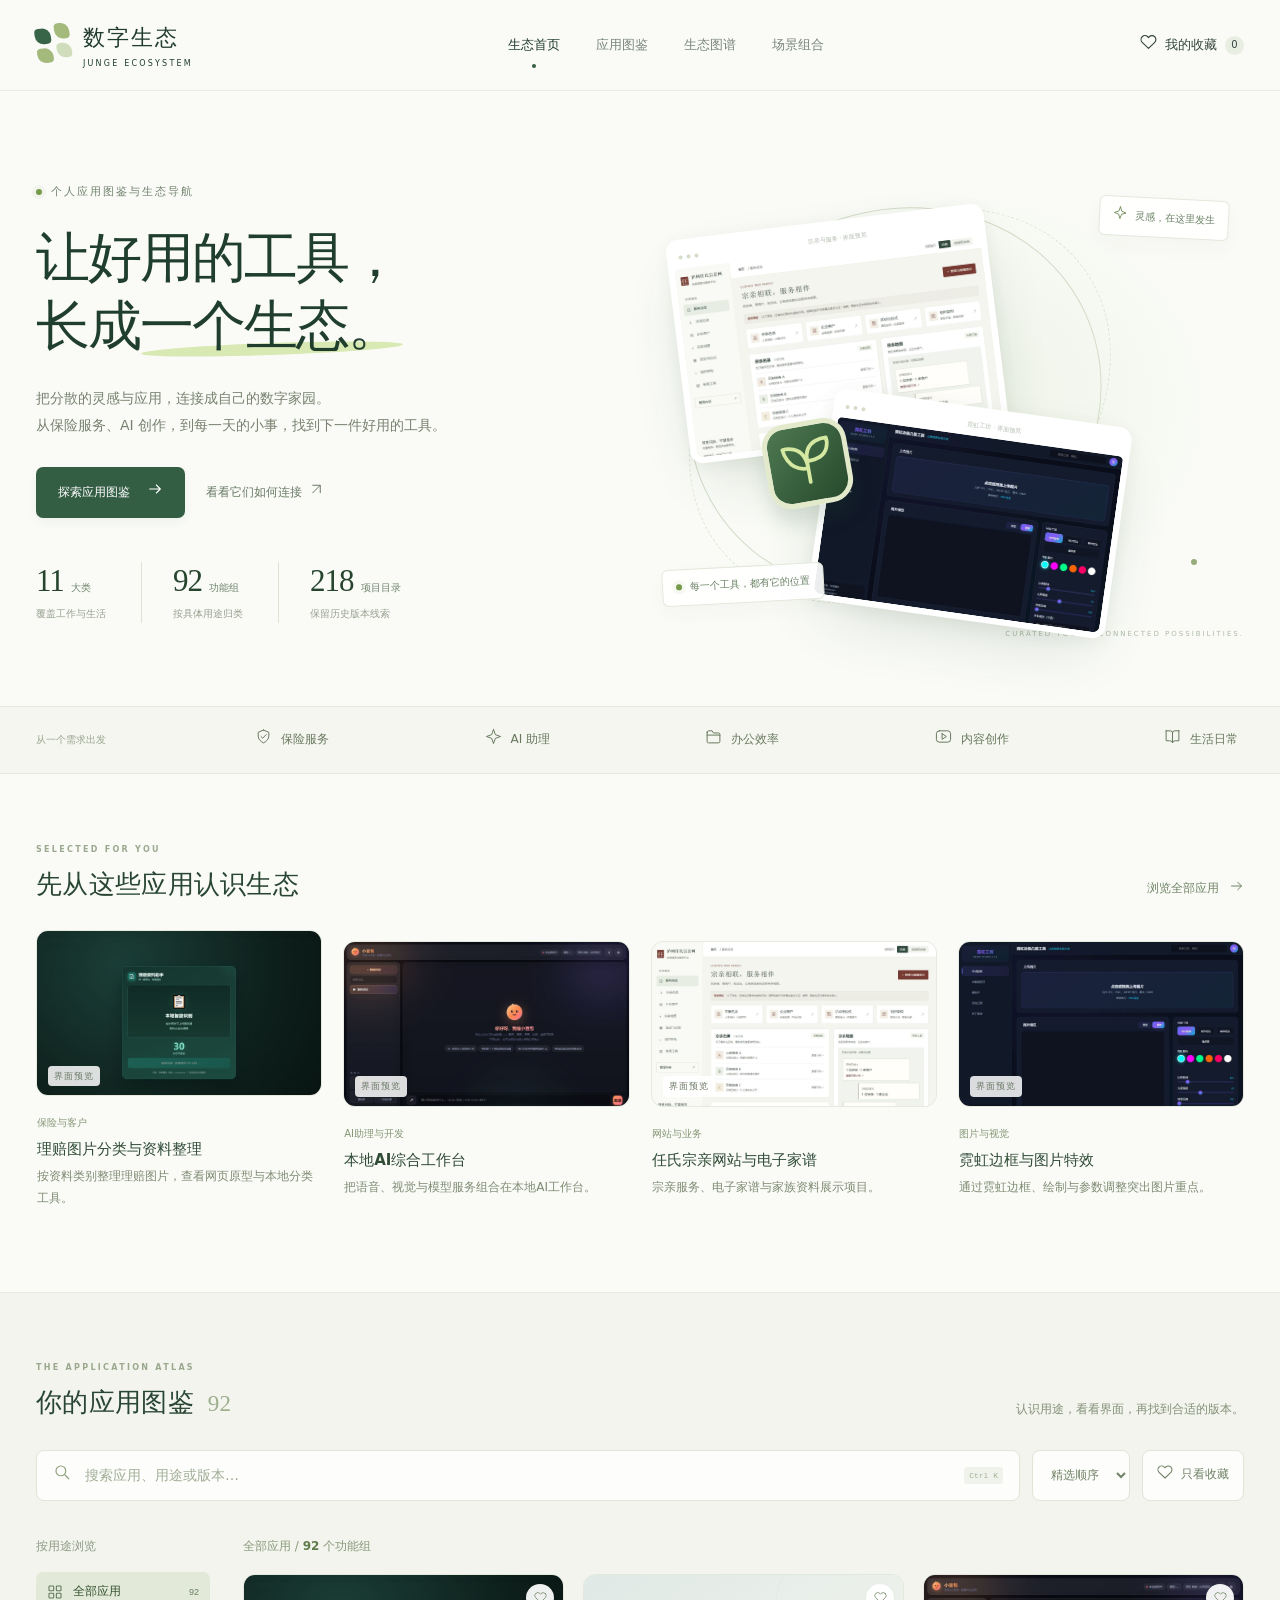
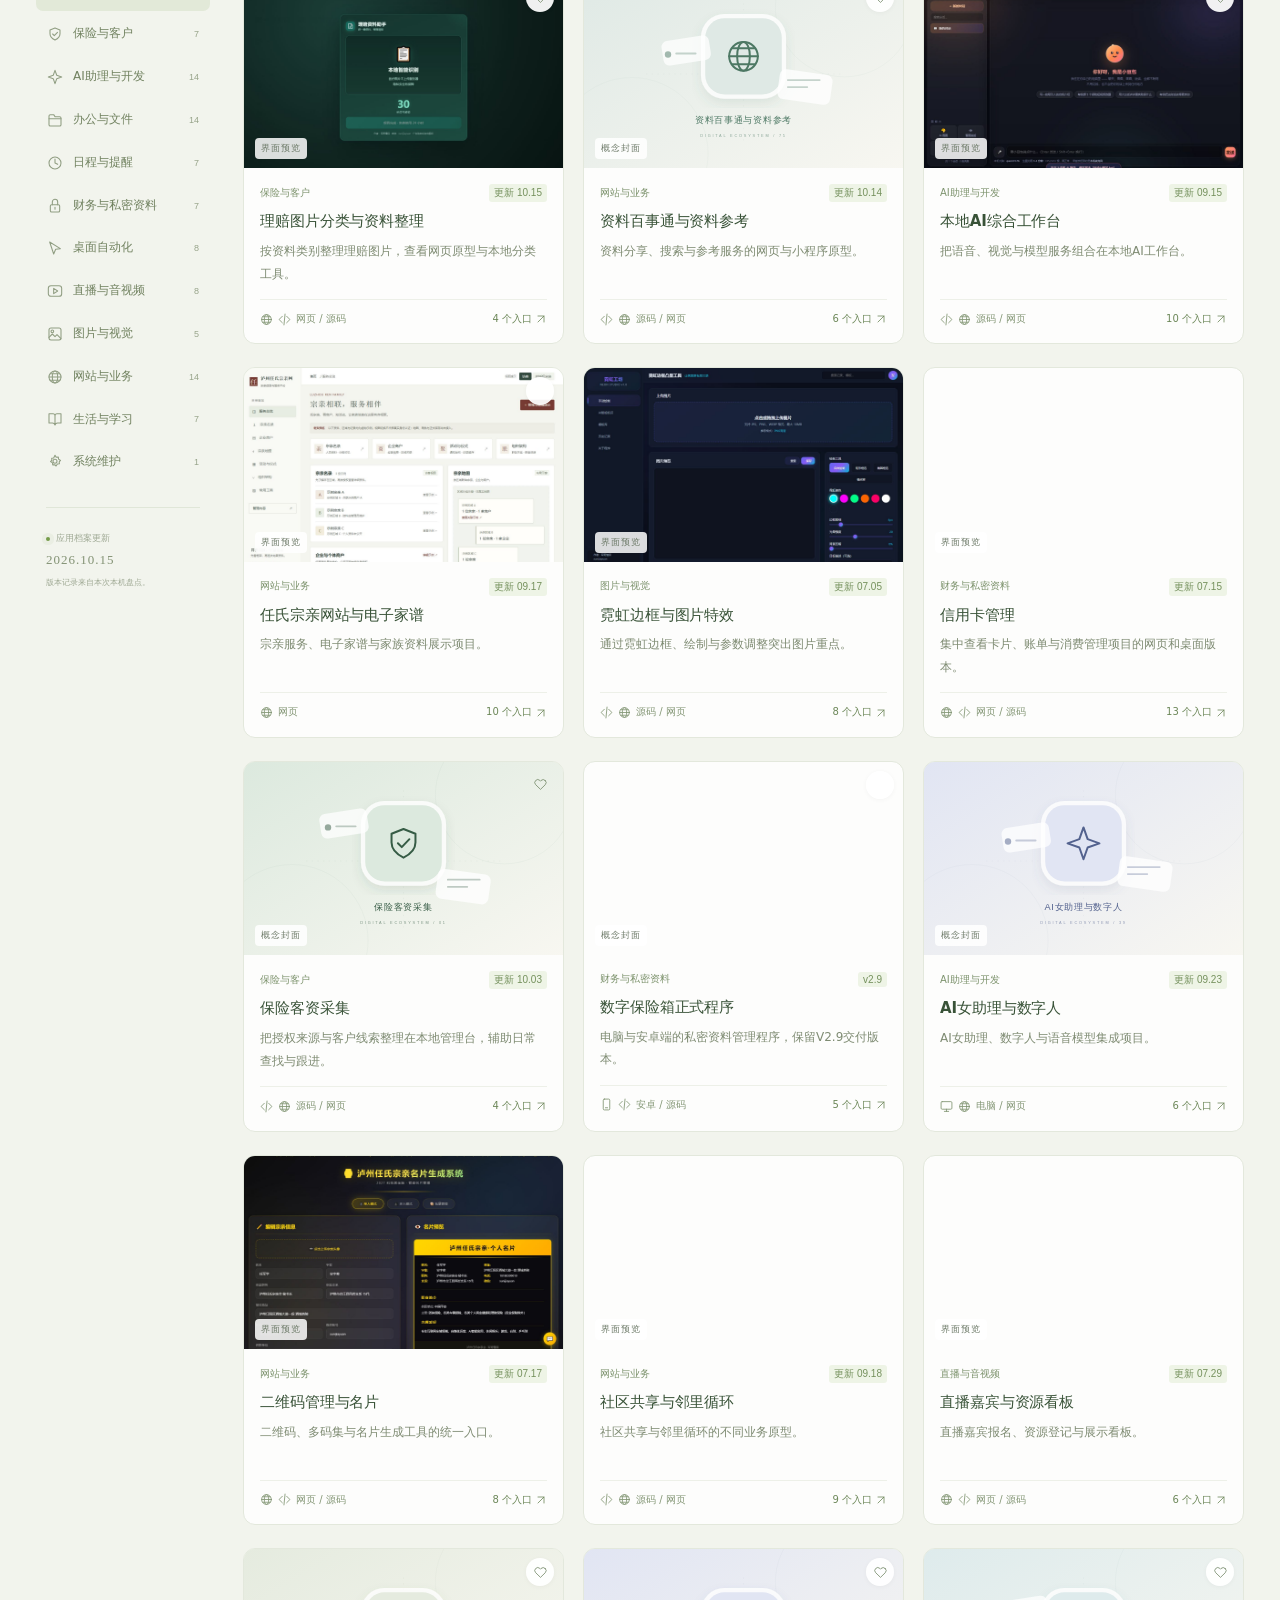
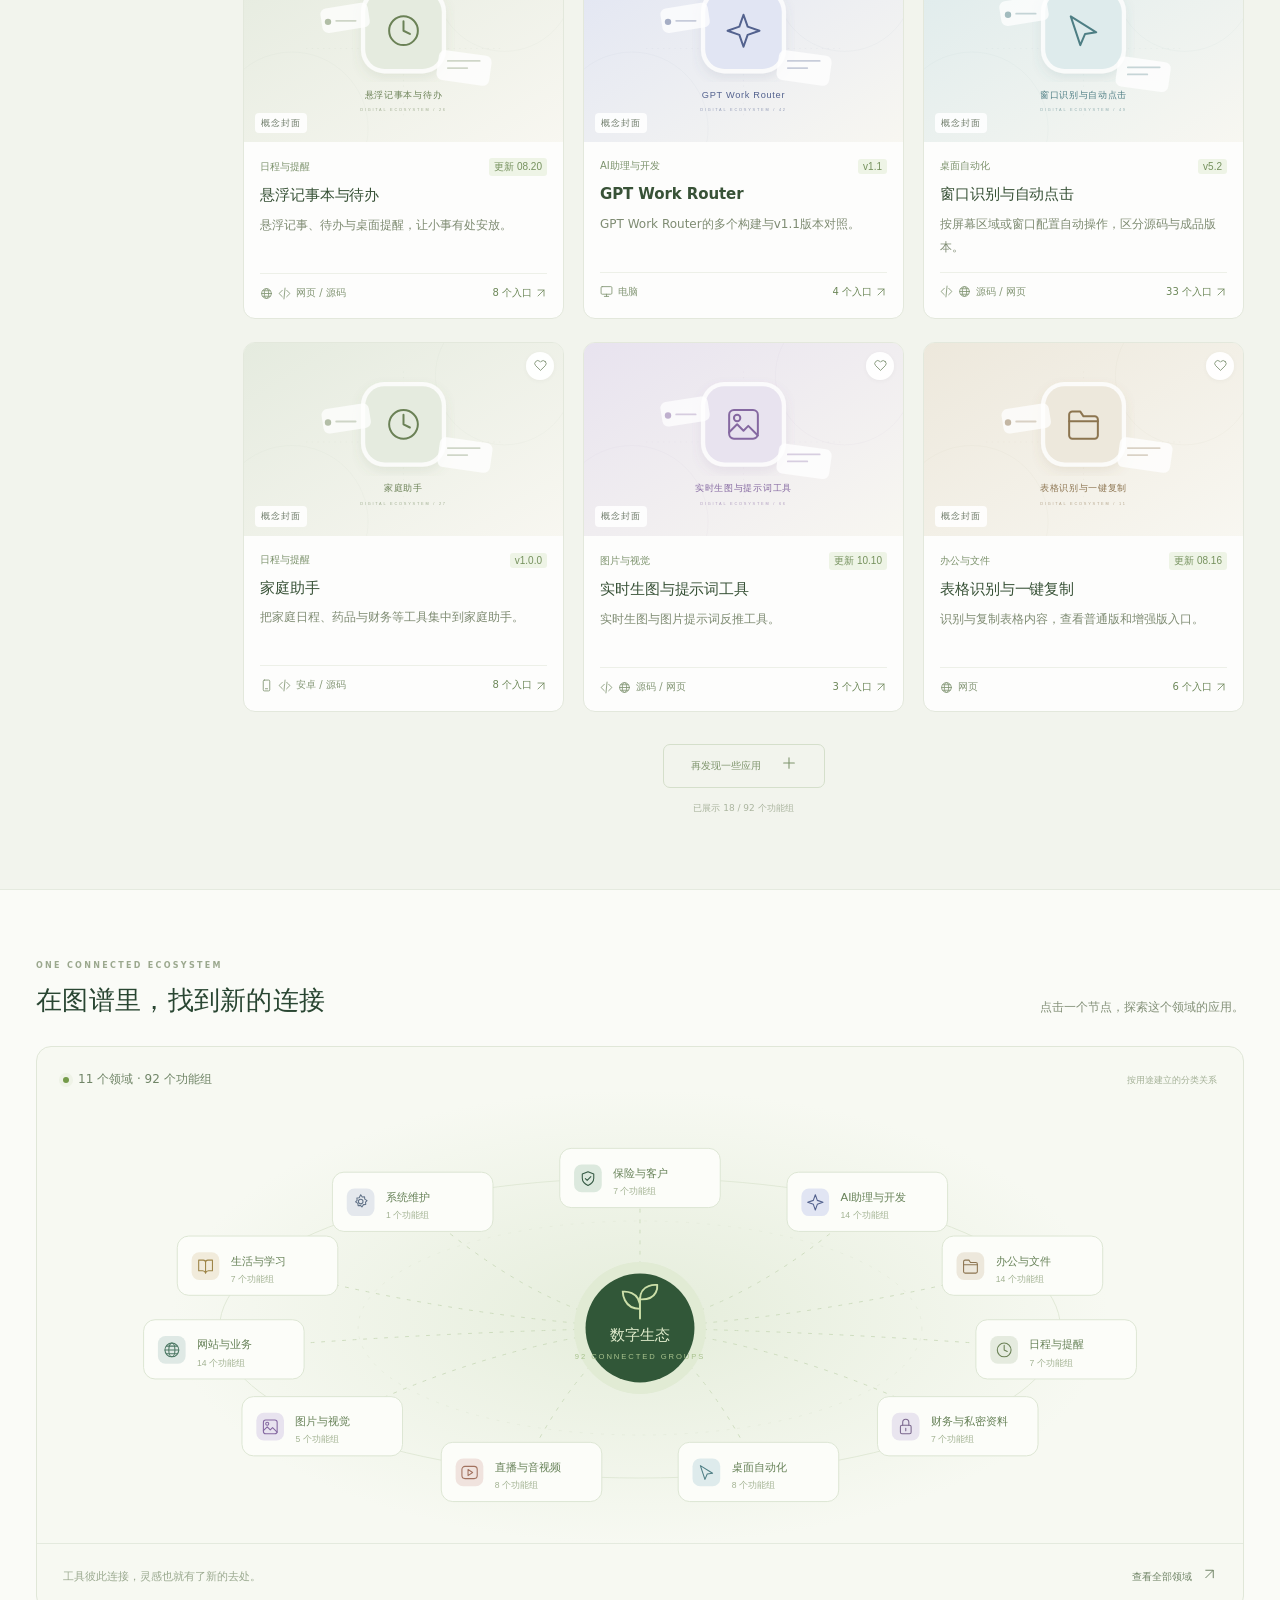
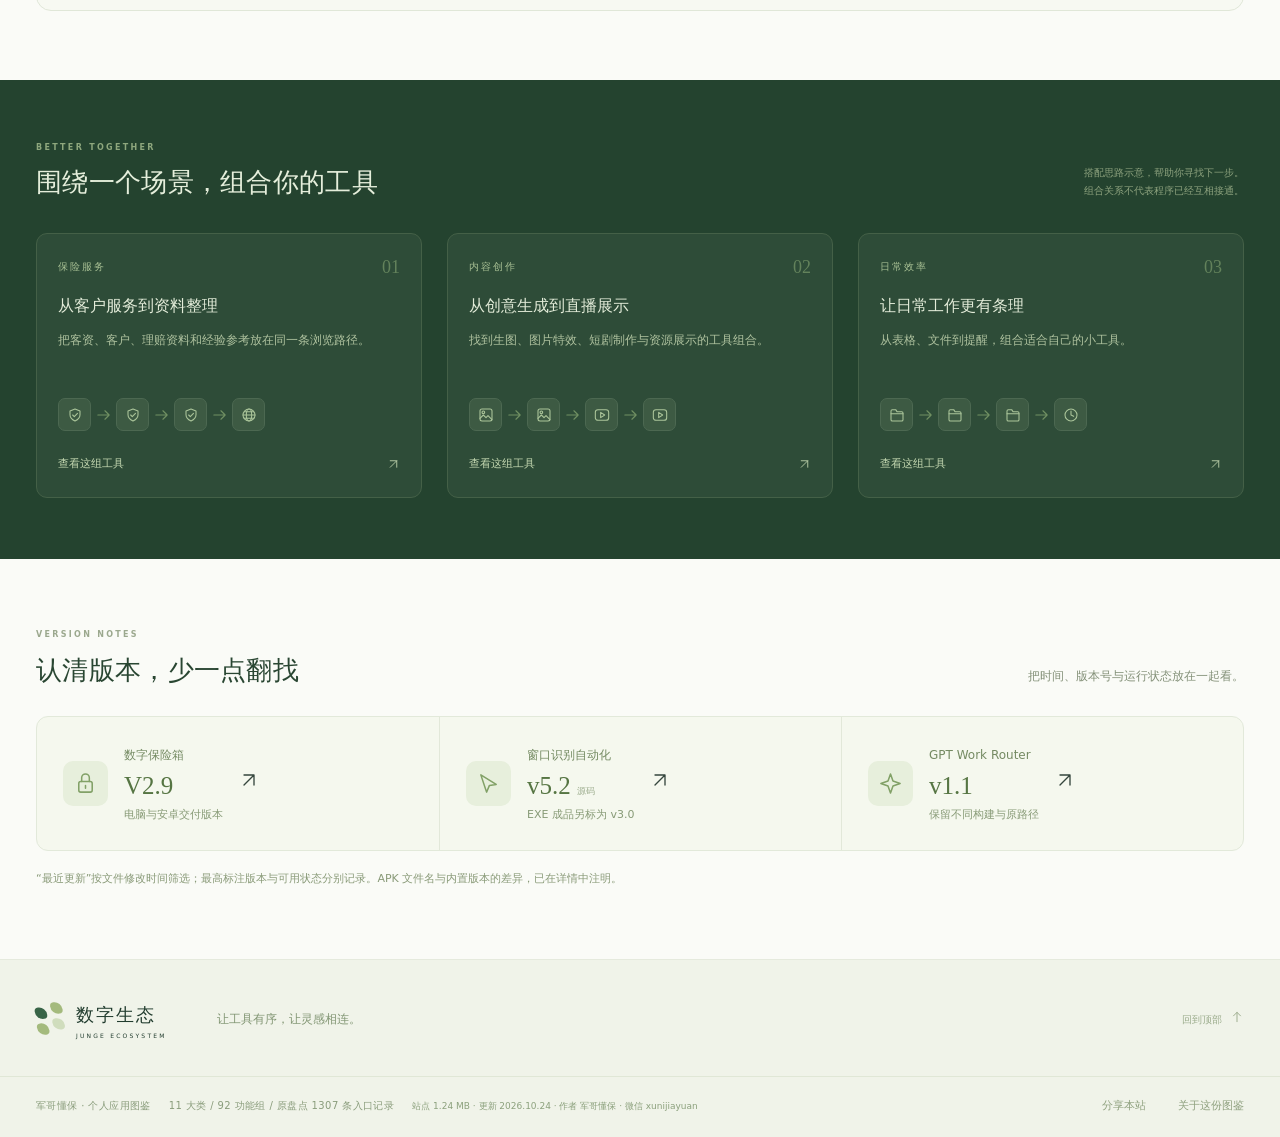
==== commit 40509e76: "优化站点体验：SEO分享信息、筛选记忆、深链接分享与移动端细节" ====
--- a/index.html
+++ b/index.html
@@ -5,9 +5,30 @@
   <meta name="viewport" content="width=device-width,initial-scale=1">
   <meta name="theme-color" content="#f7f8f3">
   <meta name="description" content="军哥懂保的数字生态应用图鉴。浏览11大类、92个功能组，查看真实界面预览、历史版本、用途与本机入口。">
+  <meta name="keywords" content="数字生态,军哥懂保,应用图鉴,应用导航,AI工具,效率工具,版本记录">
+  <meta name="author" content="军哥懂保">
+  <meta name="robots" content="index,follow">
+  <link rel="canonical" href="https://lzp5133084.github.io/digital-ecosystem/">
+  <meta property="og:type" content="website">
+  <meta property="og:site_name" content="数字生态 · 军哥懂保">
+  <meta property="og:title" content="数字生态 · 让好用的工具长成一个生态">
+  <meta property="og:description" content="11 大类、92 个功能组的个人应用图鉴：真实界面预览、历史版本、用途说明与生态关系。">
+  <meta property="og:url" content="https://lzp5133084.github.io/digital-ecosystem/">
+  <meta property="og:image" content="https://lzp5133084.github.io/digital-ecosystem/assets/share-cover.jpg">
+  <meta property="og:image:width" content="1200">
+  <meta property="og:image:height" content="630">
+  <meta property="og:locale" content="zh_CN">
+  <meta name="twitter:card" content="summary_large_image">
+  <meta name="twitter:title" content="数字生态 · 让好用的工具长成一个生态">
+  <meta name="twitter:description" content="11 大类、92 个功能组的个人应用图鉴：真实界面预览、历史版本、用途说明与生态关系。">
+  <meta name="twitter:image" content="https://lzp5133084.github.io/digital-ecosystem/assets/share-cover.jpg">
   <title>数字生态 · 让工具彼此连接</title>
   <link rel="icon" href="assets/favicon.svg" type="image/svg+xml">
+  <link rel="apple-touch-icon" href="assets/favicon.svg">
+  <link rel="manifest" href="manifest.webmanifest">
+  <link rel="preload" as="image" href="assets/preview-ren.jpg" fetchpriority="high">
   <link rel="stylesheet" href="styles.css">
+  <script type="application/ld+json">{"@context":"https://schema.org","@type":"WebSite","name":"数字生态 · 军哥懂保","alternateName":"JUNGE ECOSYSTEM","url":"https://lzp5133084.github.io/digital-ecosystem/","description":"11 大类、92 个功能组的个人应用图鉴，收录真实界面预览、历史版本与用途说明。","inLanguage":"zh-CN","author":{"@type":"Person","name":"军哥懂保"},"potentialAction":{"@type":"SearchAction","target":"https://lzp5133084.github.io/digital-ecosystem/?q={search_term_string}","query-input":"required name=search_term_string"}}</script>
   <script src="ecosystem-data.js" defer></script>
   <script src="app.js" defer></script>
 </head>
@@ -33,8 +54,8 @@
   <div class="hero-art" aria-label="数字生态应用界面拼贴">
     <div class="orbit orbit-one"></div><div class="orbit orbit-two"></div><span class="orbit-dot dot-one"></span><span class="orbit-dot dot-two"></span>
     <div class="art-label label-top"><span data-icon="spark"></span>灵感，在这里发生</div>
-    <div class="hero-window window-one"><div class="window-bar"><i></i><i></i><i></i><span>宗亲与服务 · 界面预览</span></div><img src="assets/preview-ren.jpg" alt="泸州任氏宗亲网的服务总览界面" width="1400" height="900"></div>
-    <div class="hero-window window-two"><div class="window-bar"><i></i><i></i><i></i><span>霓虹工坊 · 界面预览</span></div><img src="assets/preview-neon.jpg" alt="霓虹边框图片处理工具界面" width="1400" height="900"></div>
+    <div class="hero-window window-one"><div class="window-bar"><i></i><i></i><i></i><span>宗亲与服务 · 界面预览</span></div><img src="assets/preview-ren.jpg" alt="泸州任氏宗亲网的服务总览界面" width="1400" height="900" fetchpriority="high" decoding="async"></div>
+    <div class="hero-window window-two"><div class="window-bar"><i></i><i></i><i></i><span>霓虹工坊 · 界面预览</span></div><img src="assets/preview-neon.jpg" alt="霓虹边框图片处理工具界面" width="1400" height="900" decoding="async"></div>
     <div class="eco-core"><svg viewBox="0 0 60 60" aria-hidden="true"><path d="M30 45V28M30 34C13 34 12 16 12 16s18-3 18 18ZM30 28C30 10 48 12 48 12s3 17-18 16Z" fill="none" stroke="currentColor" stroke-width="3" stroke-linecap="round" stroke-linejoin="round"/></svg></div>
     <div class="art-label label-bottom"><span class="living-dot"></span>每一个工具，都有它的位置</div><span class="art-caption">CURATED TOOLS. CONNECTED POSSIBILITIES.</span>
   </div>
@@ -58,8 +79,10 @@
 <section class="scenes-section" id="scenes"><div class="wrap"><div class="section-heading"><div><p class="eyebrow">BETTER TOGETHER</p><h2>围绕一个场景，组合你的工具</h2></div><p class="section-note">搭配思路示意，帮助你寻找下一步。<br>组合关系不代表程序已经互相接通。</p></div><div class="scenes-grid" id="scenesGrid"></div></div></section>
 <section class="section wrap latest-section"><div class="section-heading"><div><p class="eyebrow">VERSION NOTES</p><h2>认清版本，少一点翻找</h2></div><p class="section-note">把时间、版本号与运行状态放在一起看。</p></div><div class="version-highlights"><button data-detail="vault"><span class="version-icon" data-icon="lock"></span><div><small>数字保险箱</small><h3>V2.9</h3><p>电脑与安卓交付版本</p></div><span data-icon="arrow-up-right"></span></button><button data-detail="autoclick"><span class="version-icon" data-icon="cursor"></span><div><small>窗口识别自动化</small><h3>v5.2 <em>源码</em></h3><p>EXE 成品另标为 v3.0</p></div><span data-icon="arrow-up-right"></span></button><button data-detail="router"><span class="version-icon" data-icon="spark"></span><div><small>GPT Work Router</small><h3>v1.1</h3><p>保留不同构建与原路径</p></div><span data-icon="arrow-up-right"></span></button></div><p class="version-footnote">“最近更新”按文件修改时间筛选；最高标注版本与可用状态分别记录。APK 文件名与内置版本的差异，已在详情中注明。</p></section>
 </main>
-<footer><div class="wrap footer-top"><a class="brand" href="#home"><span class="brand-mark" aria-hidden="true"><i></i><i></i><i></i><i></i></span><span>数字生态<small>JUNGE ECOSYSTEM</small></span></a><p>让工具有序，让灵感相连。</p><a href="#home" class="back-top">回到顶部 <span data-icon="arrow-up"></span></a></div><div class="wrap footer-bottom"><span>军哥懂保 · 个人应用图鉴</span><span>11 大类 / 92 功能组 / 原盘点 1307 条入口记录</span><button id="aboutButton">关于这份图鉴</button></div></footer>
+<footer><div class="wrap footer-top"><a class="brand" href="#home"><span class="brand-mark" aria-hidden="true"><i></i><i></i><i></i><i></i></span><span>数字生态<small>JUNGE ECOSYSTEM</small></span></a><p>让工具有序，让灵感相连。</p><a href="#home" class="back-top">回到顶部 <span data-icon="arrow-up"></span></a></div><div class="wrap footer-bottom"><span>军哥懂保 · 个人应用图鉴</span><span>11 大类 / 92 功能组 / 原盘点 1307 条入口记录</span><span class="site-meta">站点 1.24 MB · 更新 2026.10.24 · 作者 军哥懂保 · 微信 xunijiayuan</span><button id="shareButton" class="footer-button">分享本站</button><button id="aboutButton">关于这份图鉴</button></div></footer>
 <dialog id="detailDialog" class="detail-dialog" aria-labelledby="detailTitle"><button class="dialog-close" id="closeDialog" aria-label="关闭详情"><span data-icon="close"></span></button><div id="detailContent"></div></dialog>
 <dialog id="imageDialog" class="image-dialog" aria-label="应用界面大图"><button class="dialog-close" id="closeImage" aria-label="关闭大图"><span data-icon="close"></span></button><img id="largePreview" alt="应用界面预览大图"><p id="largeCaption"></p></dialog>
 <div class="toast" id="toast" role="status"></div>
+<button class="to-top" id="toTop" aria-label="回到顶部" hidden><span data-icon="arrow-up"></span></button>
+<noscript><p class="noscript-note">本站需要开启 JavaScript 才能浏览应用图鉴。</p></noscript>
 </body></html>
--- a/styles.css
+++ b/styles.css
@@ -10,3 +10,23 @@
 .hero-description{font-size:14px;color:#78816f}.category-ribbon button{font-size:12px;color:#69795f}.section-note{font-size:12px;color:#839078}.subtle-link{font-size:12px;color:#718567}.feature-info small{font-size:10px;color:#849574}.feature-info h3{font-size:15px}.feature-info p{font-size:12px;color:#7f8b73}.search-box input{font-size:14px}.library-tools select,.tool-button{font-size:12px}.category-item{font-size:12px;color:#718260}.category-sidebar h3{font-size:12px}.result-line p{font-size:12px}.category-label{font-size:10px;color:#7c926c}.version-pill{font-size:10px}.card-title{font-size:15px}.card-description{font-size:12px;min-height:46px;color:#7e8b72}.card-body{padding:16px}.card-bottom{font-size:10px;color:#849776}.card-bottom button{font-size:10px;color:#6c8758}.card-bottom svg{width:13px;height:13px}.cover-caption{font-size:9px}.scene-card p{font-size:12px;color:#afc29f;min-height:46px}.scene-card h3{font-size:16px}.scene-link{font-size:11px}.scene-top>span:first-child{font-size:10px}.version-highlights small{font-size:12px;color:#748a62}.version-highlights p{font-size:11px;color:#879a76}.version-footnote{font-size:11px;color:#899a78}.map-legend{font-size:12px}.map-footer{font-size:11px}.footer-top p{font-size:12px;color:#829674}.footer-bottom{font-size:10px;color:#899c7b}.footer-bottom button{font-size:11px}.detail-intro p{font-size:13px;color:#7b8e6d}.detail-tabs button{font-size:13px}.detail-note{font-size:12px;color:#7b8e6d}.branch-card h3{font-size:15px}.branch-version,.status-note{font-size:12px;color:#849572}.branch-card-top time{font-size:11px;color:#92a37d}.platform-pill{display:inline-flex;align-items:center;gap:4px;font-size:10px}.platform-pill svg.icon{width:14px;height:14px}.conflict-note{font-size:12px}.local-path{font-size:11px;color:#91a17f}.copy-path{font-size:10px}.detail-favorite{font-size:12px}.version-row h4{font-size:14px}.version-row p{font-size:12px}.version-row .tags span{font-size:10px}
 @media(max-width:800px){.hero-description{font-size:13px}.category-ribbon button{font-size:11px}.feature-info h3{font-size:14px}.feature-info p{font-size:11px}.card-title{font-size:14px}.card-description{font-size:11px;min-height:42px}.card-bottom{font-size:9px}.card-bottom button{font-size:9px}.section-heading .section-note{font-size:10px}.category-item{font-size:11px}.detail-intro p{font-size:12px}.branch-card h3{font-size:14px}.local-path{font-size:10px}.branch-card-top time{font-size:10px}.map-legend{font-size:10px}.map-footer{font-size:9px}.footer-bottom{font-size:9px}}
 @media(max-width:480px){.hero-description{font-size:12px}.card-body{padding:12px}.card-title{font-size:13px}.card-description{font-size:11px;min-height:42px}.category-label{font-size:9px}.version-pill{font-size:9px}.cover-caption{font-size:8px}.card-bottom{font-size:9px}.card-bottom button{font-size:9px}.feature-info p{font-size:10px}.feature-info h3{font-size:13px}.feature-info small{font-size:9px}.detail-tabs button{font-size:12px}.branch-card h3{font-size:13px}.status-note,.branch-version{font-size:11px}.conflict-note{font-size:11px}.local-path{font-size:10px}.scene-card p{font-size:12px}}
+
+/* 2026.10 优化：站点信息、分享入口、回到顶部与细节打磨 */
+.footer-bottom{gap:18px}
+.footer-bottom .site-meta{font-size:9px;color:#8ba07c;letter-spacing:0}
+.footer-bottom #shareButton{margin-left:auto}
+.footer-bottom #aboutButton{margin-left:14px}
+.footer-bottom #shareButton:hover,.footer-bottom #aboutButton:hover{color:#405f3c;text-decoration:underline}
+.footer-bottom button{transition:color .2s}
+.site-header{transition:box-shadow .25s,background .25s}
+.site-header.scrolled{box-shadow:0 6px 22px #2c442a12}
+.detail-share{background:transparent;border:1px solid #dde7d3;border-radius:5px;padding:7px 12px;display:inline-flex;gap:8px;align-items:center;color:#789368;font-size:12px;margin-left:8px;transition:background .2s}
+.detail-share:hover{background:#f1f6e9}
+.detail-share svg{width:14px;height:14px}
+.to-top{position:fixed;right:28px;bottom:28px;width:44px;height:44px;border-radius:50%;background:#2f5136;color:#e8f1dc;display:flex;align-items:center;justify-content:center;box-shadow:0 10px 24px #23402938;z-index:60;transition:transform .2s,background .2s}
+.to-top:hover{transform:translateY(-3px);background:#3b6144}
+.to-top svg{width:18px;height:18px}
+.noscript-note{margin:24px auto;max-width:640px;padding:14px 18px;border:1px solid #dce5d2;background:#f1f5e9;border-radius:8px;color:#71856b;font-size:13px;text-align:center}
+.app-card:focus-within{box-shadow:0 10px 25px #45602b14}
+@media(max-width:800px){.footer-bottom{gap:8px 14px}.footer-bottom .site-meta{font-size:8px}.footer-bottom #shareButton{margin-left:0}.footer-bottom #aboutButton{margin-left:auto}.to-top{right:16px;bottom:16px;width:40px;height:40px}.to-top svg{width:16px;height:16px}.detail-share{font-size:11px;padding:6px 10px}}
+.detail-actions{display:flex;gap:8px;flex-wrap:wrap;align-items:center}.detail-actions .detail-share{margin-left:0}
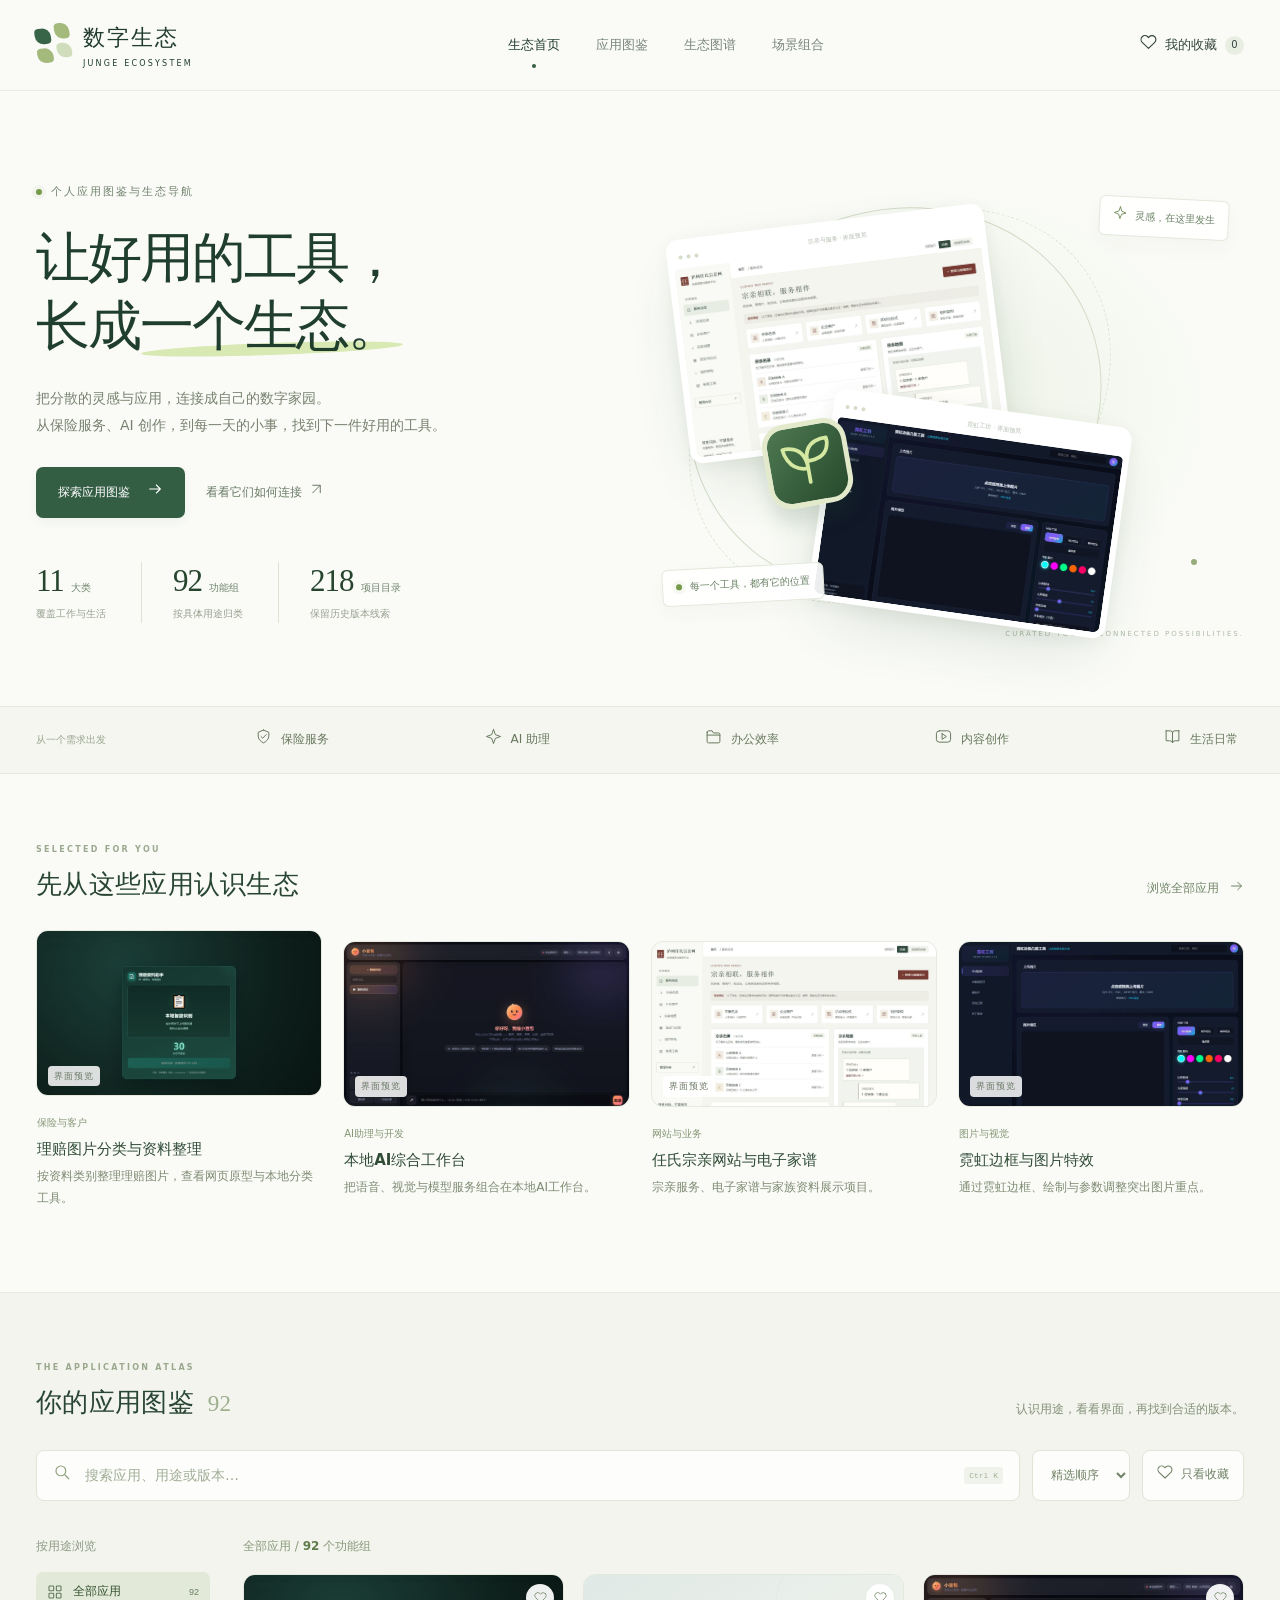
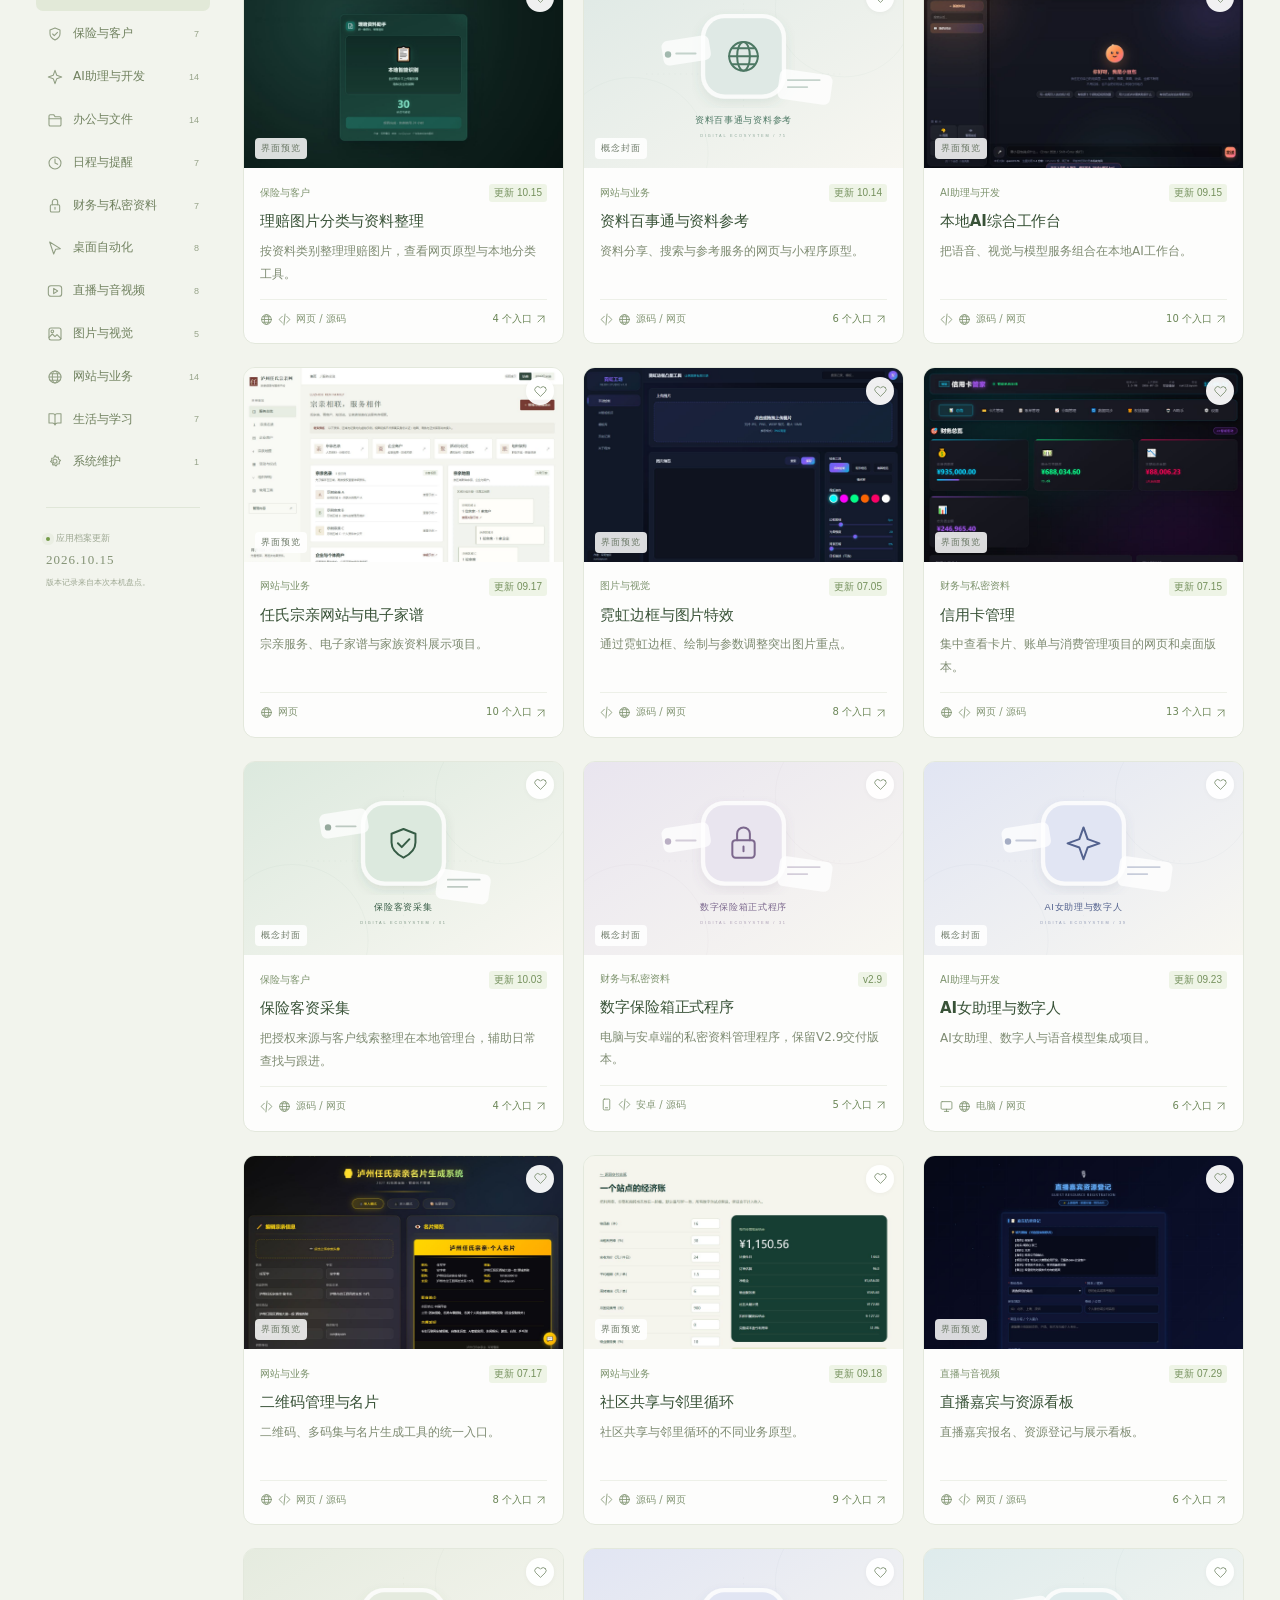
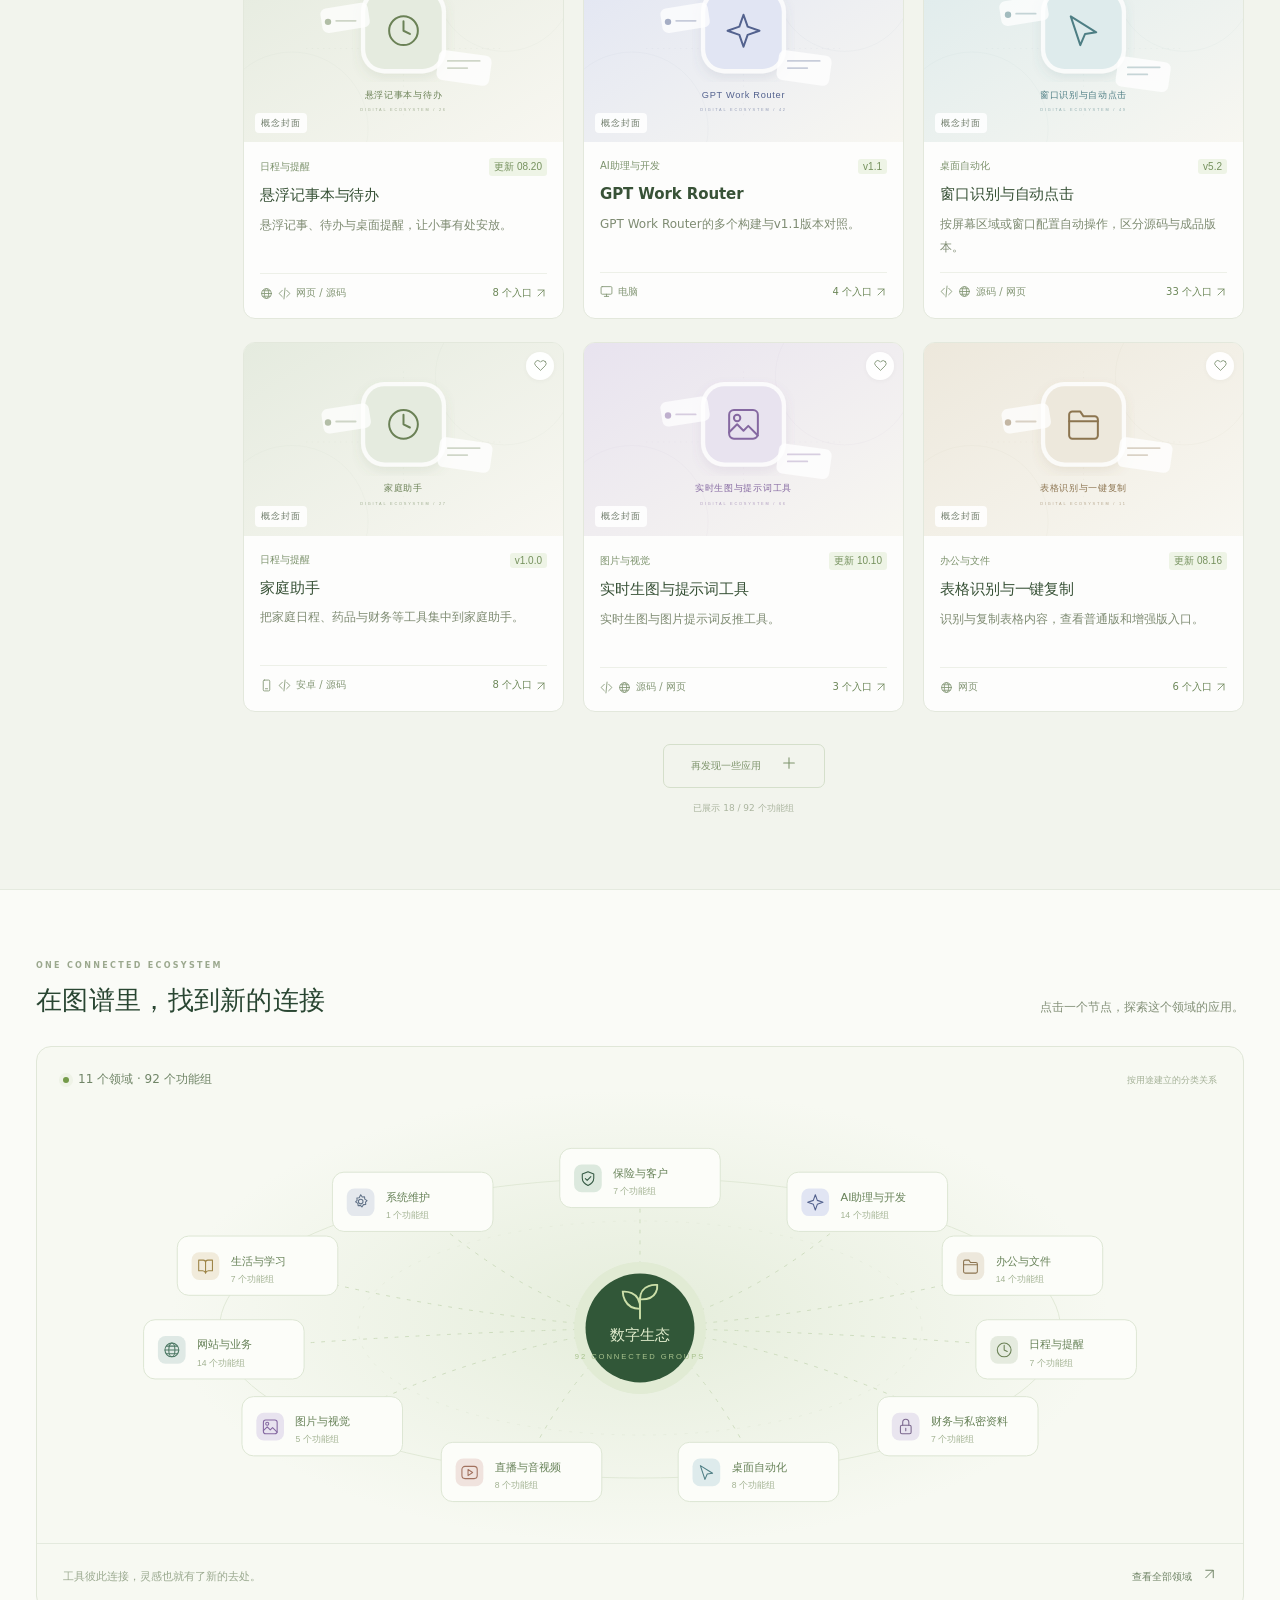
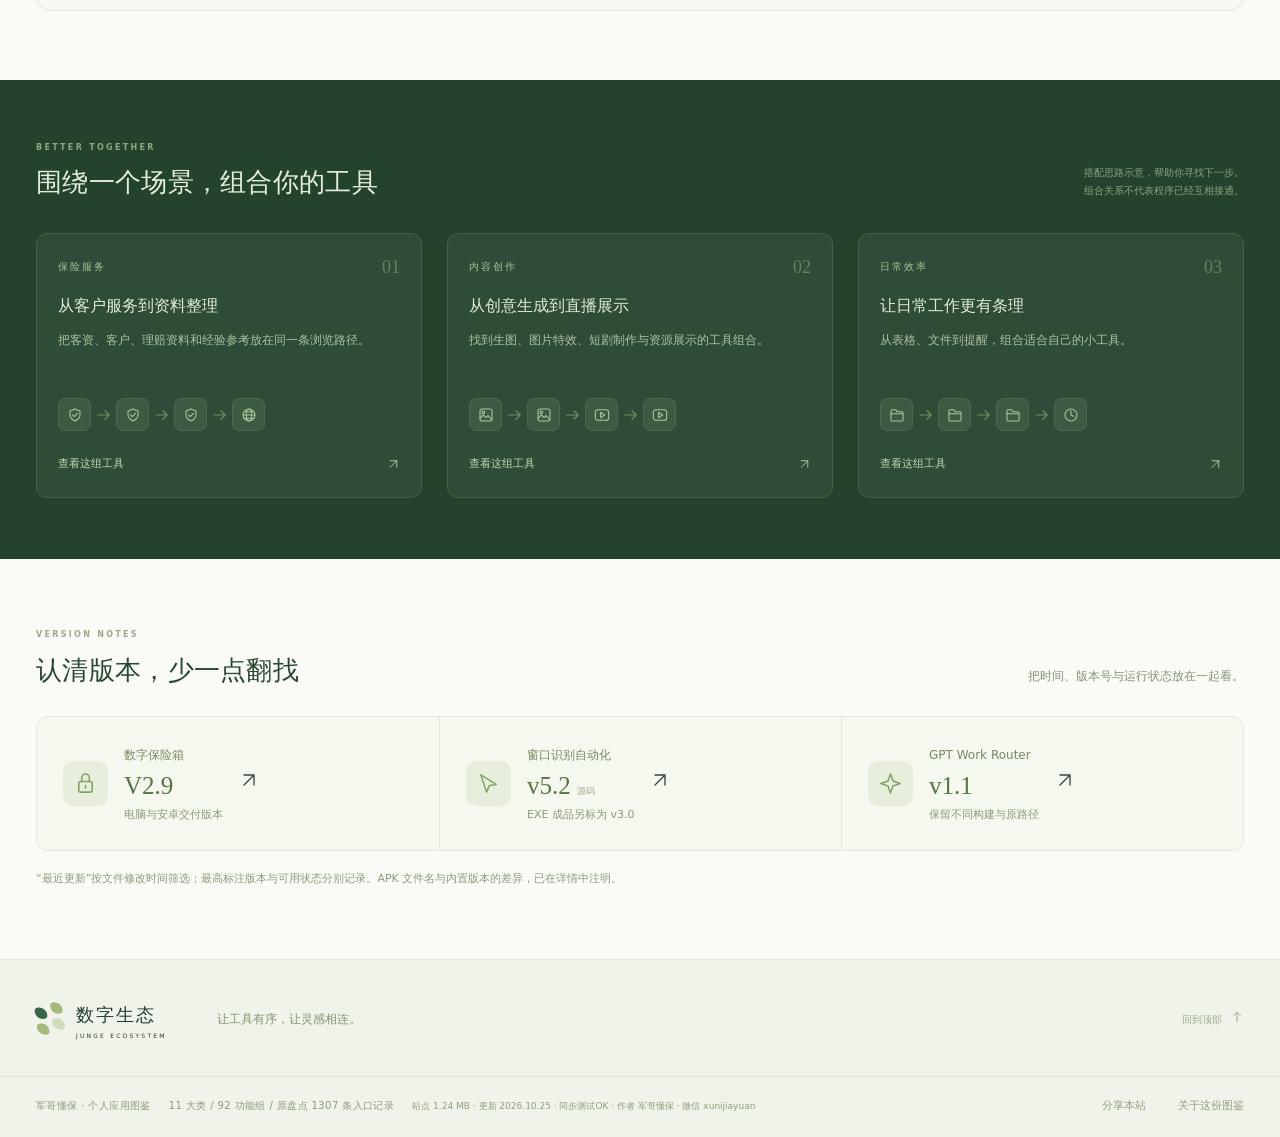
==== commit 84c52fe0: "测试：验证ecojia实时同步" ====
--- a/index.html
+++ b/index.html
@@ -79,7 +79,7 @@
 <section class="scenes-section" id="scenes"><div class="wrap"><div class="section-heading"><div><p class="eyebrow">BETTER TOGETHER</p><h2>围绕一个场景，组合你的工具</h2></div><p class="section-note">搭配思路示意，帮助你寻找下一步。<br>组合关系不代表程序已经互相接通。</p></div><div class="scenes-grid" id="scenesGrid"></div></div></section>
 <section class="section wrap latest-section"><div class="section-heading"><div><p class="eyebrow">VERSION NOTES</p><h2>认清版本，少一点翻找</h2></div><p class="section-note">把时间、版本号与运行状态放在一起看。</p></div><div class="version-highlights"><button data-detail="vault"><span class="version-icon" data-icon="lock"></span><div><small>数字保险箱</small><h3>V2.9</h3><p>电脑与安卓交付版本</p></div><span data-icon="arrow-up-right"></span></button><button data-detail="autoclick"><span class="version-icon" data-icon="cursor"></span><div><small>窗口识别自动化</small><h3>v5.2 <em>源码</em></h3><p>EXE 成品另标为 v3.0</p></div><span data-icon="arrow-up-right"></span></button><button data-detail="router"><span class="version-icon" data-icon="spark"></span><div><small>GPT Work Router</small><h3>v1.1</h3><p>保留不同构建与原路径</p></div><span data-icon="arrow-up-right"></span></button></div><p class="version-footnote">“最近更新”按文件修改时间筛选；最高标注版本与可用状态分别记录。APK 文件名与内置版本的差异，已在详情中注明。</p></section>
 </main>
-<footer><div class="wrap footer-top"><a class="brand" href="#home"><span class="brand-mark" aria-hidden="true"><i></i><i></i><i></i><i></i></span><span>数字生态<small>JUNGE ECOSYSTEM</small></span></a><p>让工具有序，让灵感相连。</p><a href="#home" class="back-top">回到顶部 <span data-icon="arrow-up"></span></a></div><div class="wrap footer-bottom"><span>军哥懂保 · 个人应用图鉴</span><span>11 大类 / 92 功能组 / 原盘点 1307 条入口记录</span><span class="site-meta">站点 1.24 MB · 更新 2026.10.24 · 作者 军哥懂保 · 微信 xunijiayuan</span><button id="shareButton" class="footer-button">分享本站</button><button id="aboutButton">关于这份图鉴</button></div></footer>
+<footer><div class="wrap footer-top"><a class="brand" href="#home"><span class="brand-mark" aria-hidden="true"><i></i><i></i><i></i><i></i></span><span>数字生态<small>JUNGE ECOSYSTEM</small></span></a><p>让工具有序，让灵感相连。</p><a href="#home" class="back-top">回到顶部 <span data-icon="arrow-up"></span></a></div><div class="wrap footer-bottom"><span>军哥懂保 · 个人应用图鉴</span><span>11 大类 / 92 功能组 / 原盘点 1307 条入口记录</span><span class="site-meta">站点 1.24 MB · 更新 2026.10.25 · 同步测试OK · 作者 军哥懂保 · 微信 xunijiayuan</span><button id="shareButton" class="footer-button">分享本站</button><button id="aboutButton">关于这份图鉴</button></div></footer>
 <dialog id="detailDialog" class="detail-dialog" aria-labelledby="detailTitle"><button class="dialog-close" id="closeDialog" aria-label="关闭详情"><span data-icon="close"></span></button><div id="detailContent"></div></dialog>
 <dialog id="imageDialog" class="image-dialog" aria-label="应用界面大图"><button class="dialog-close" id="closeImage" aria-label="关闭大图"><span data-icon="close"></span></button><img id="largePreview" alt="应用界面预览大图"><p id="largeCaption"></p></dialog>
 <div class="toast" id="toast" role="status"></div>
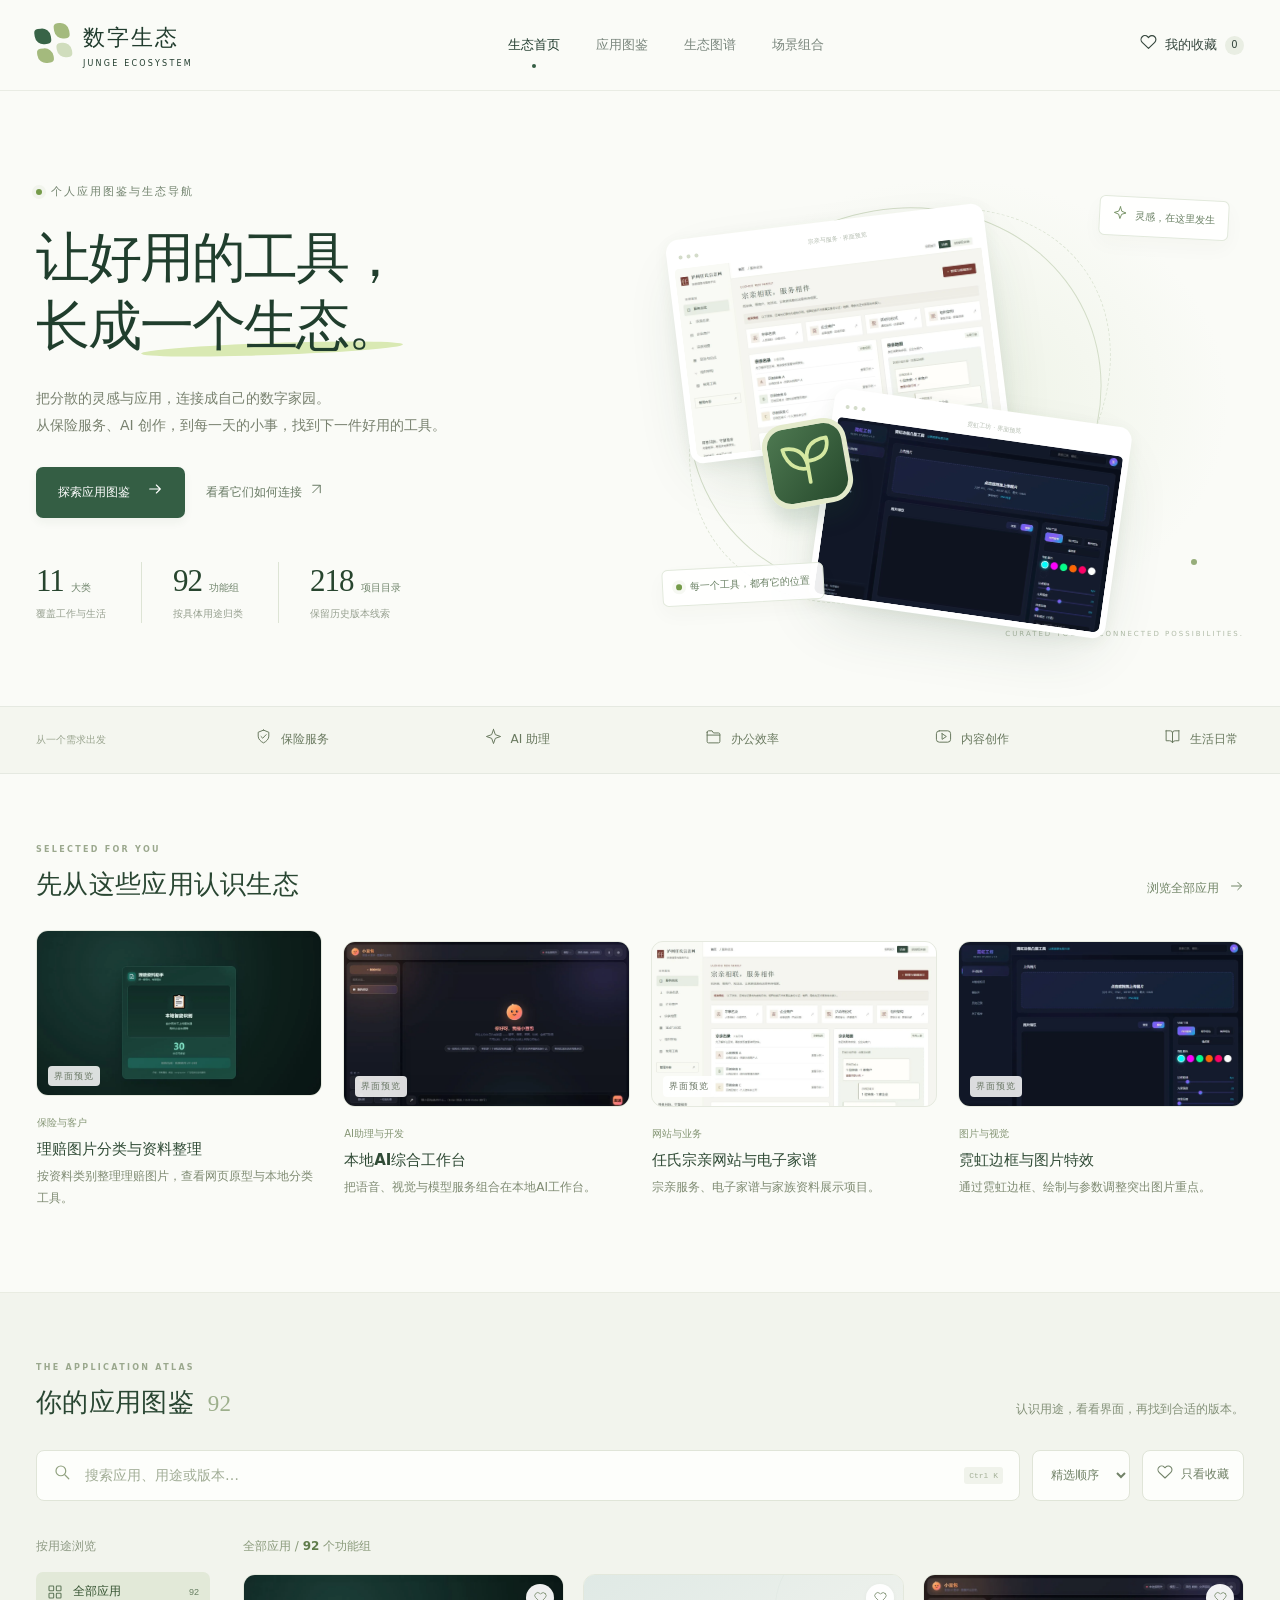
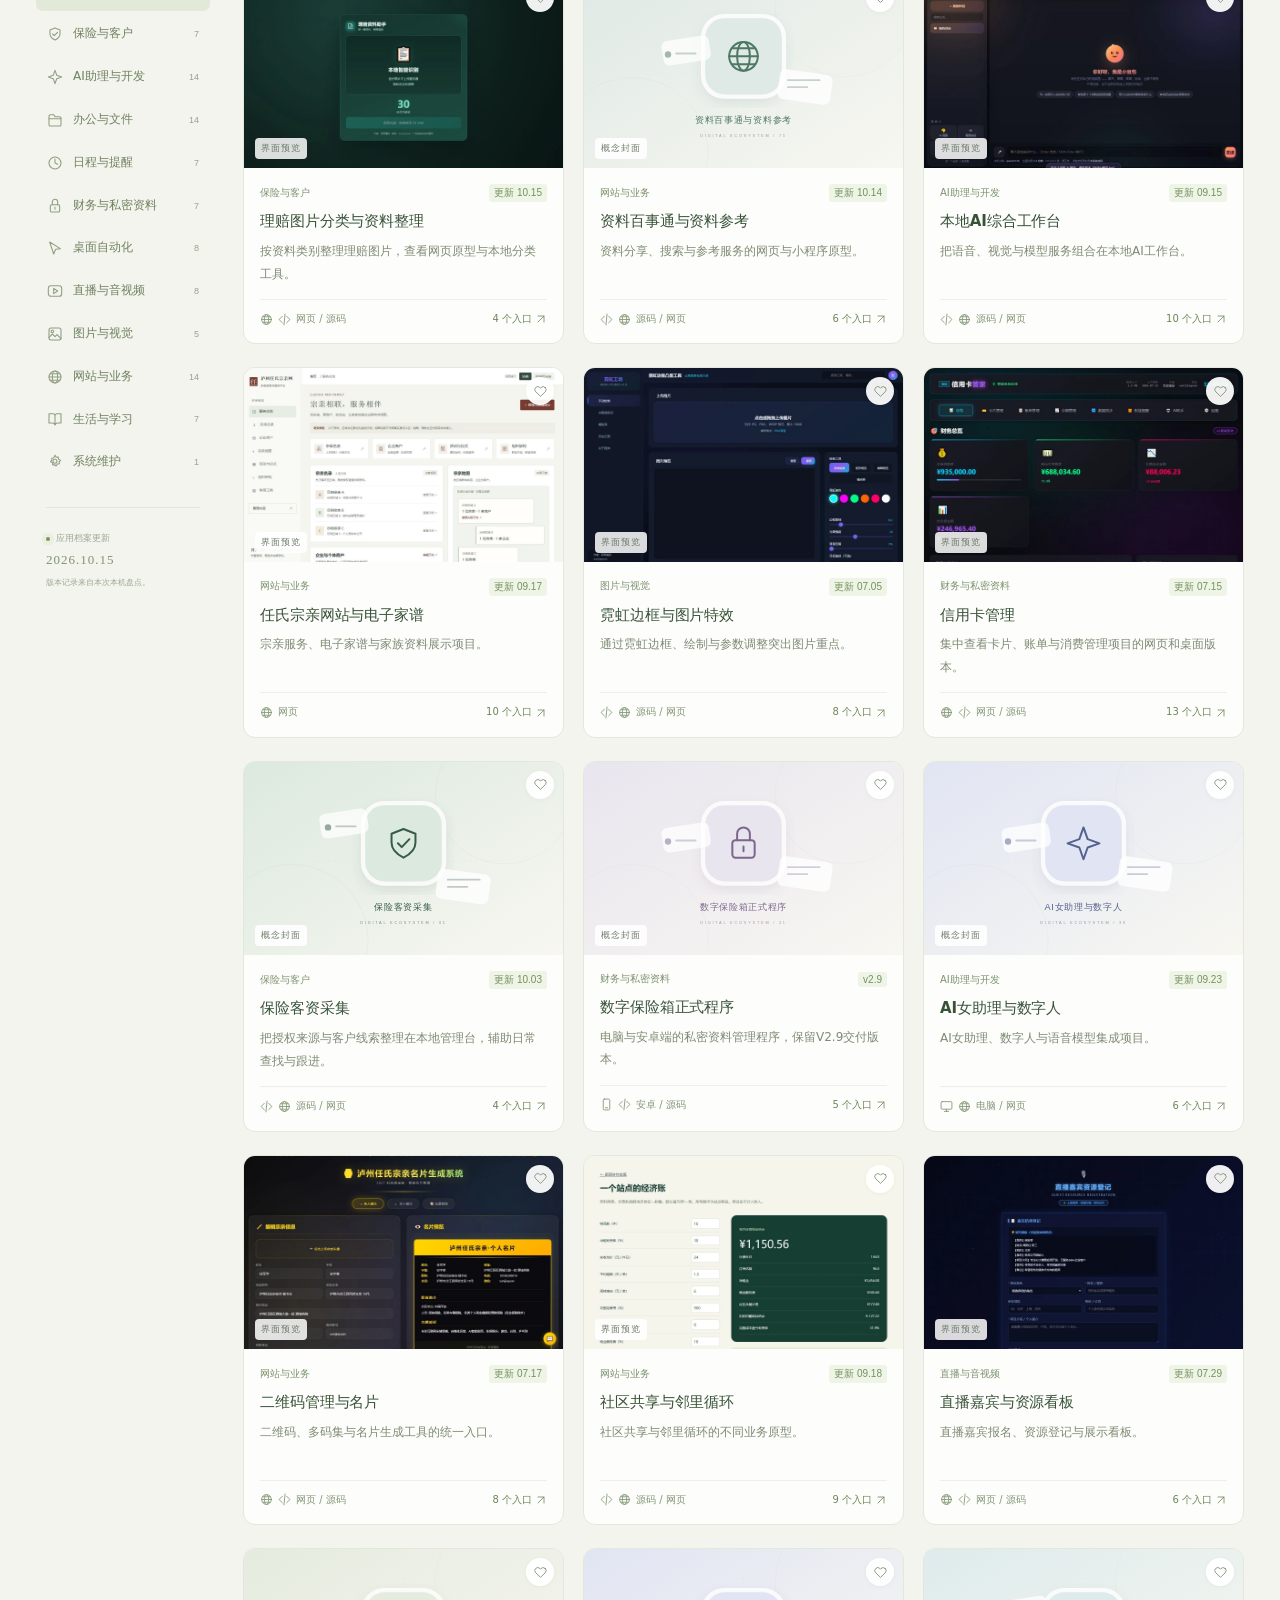
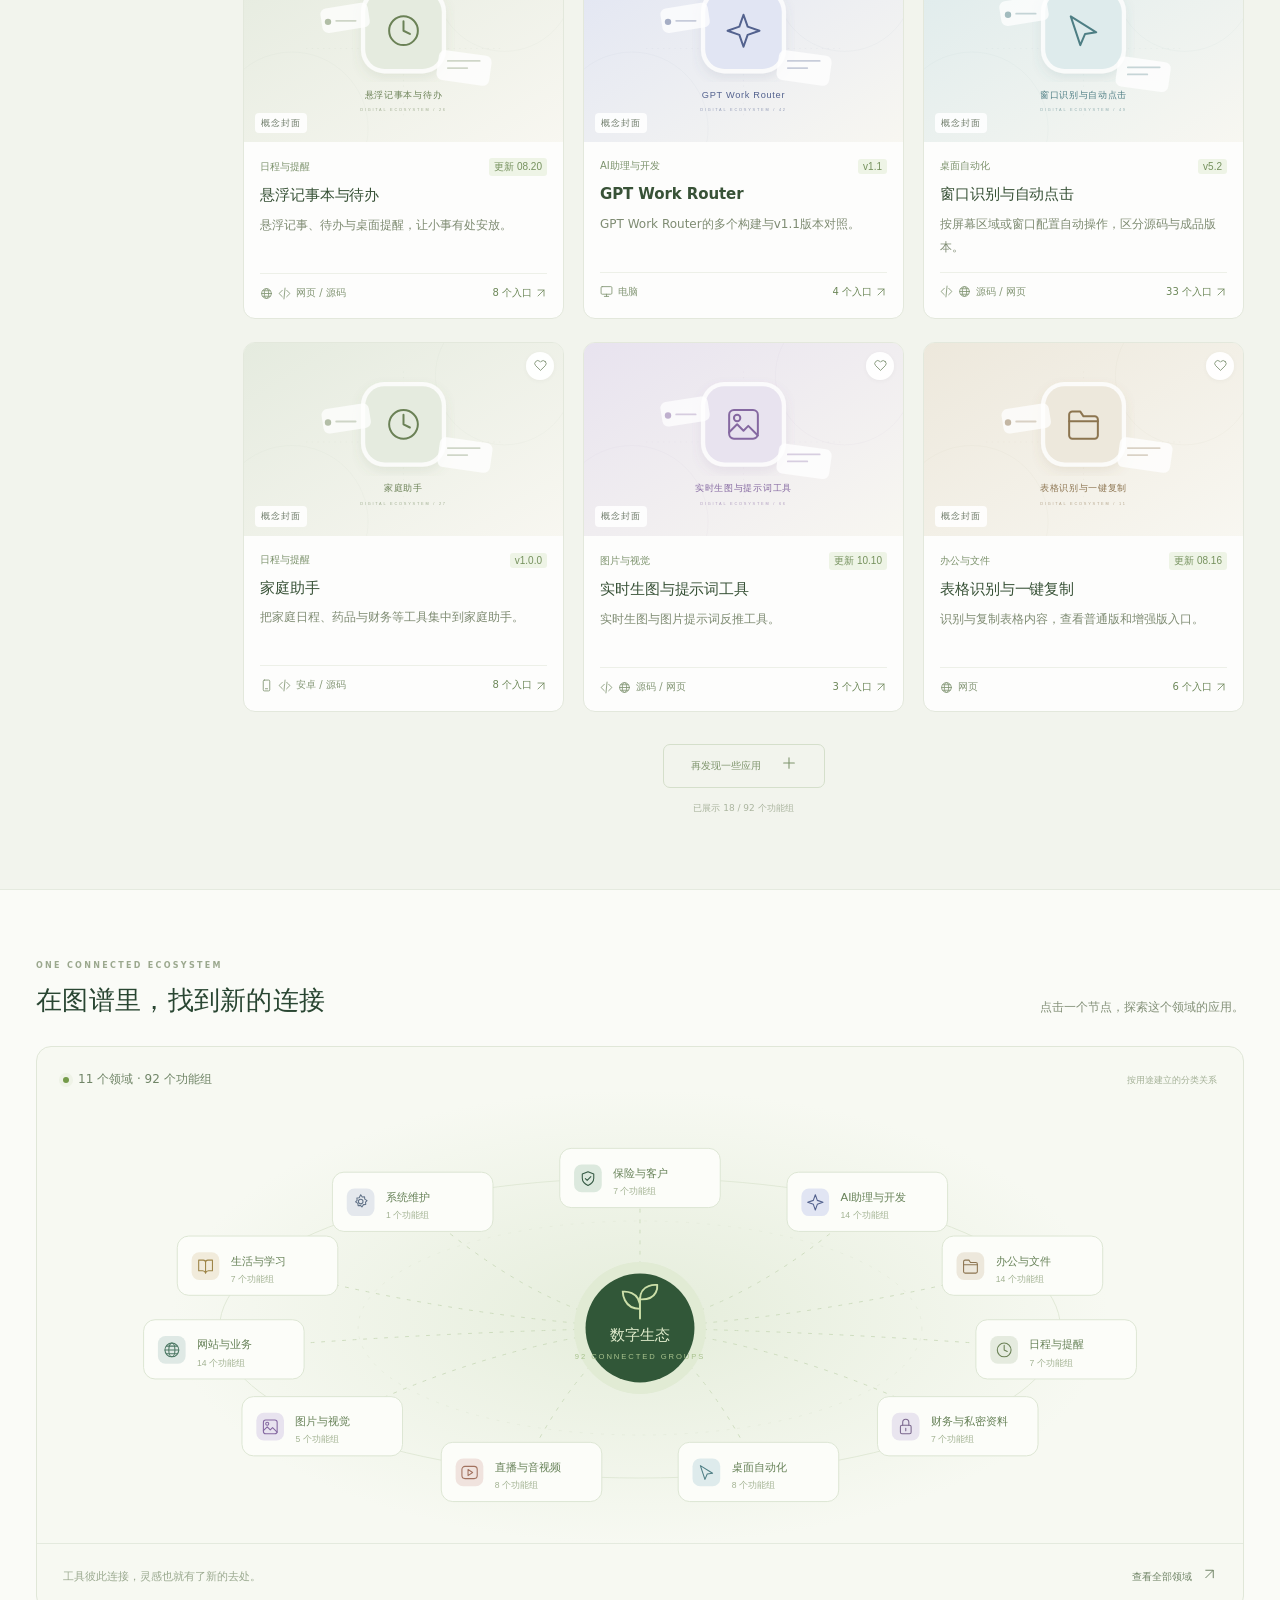
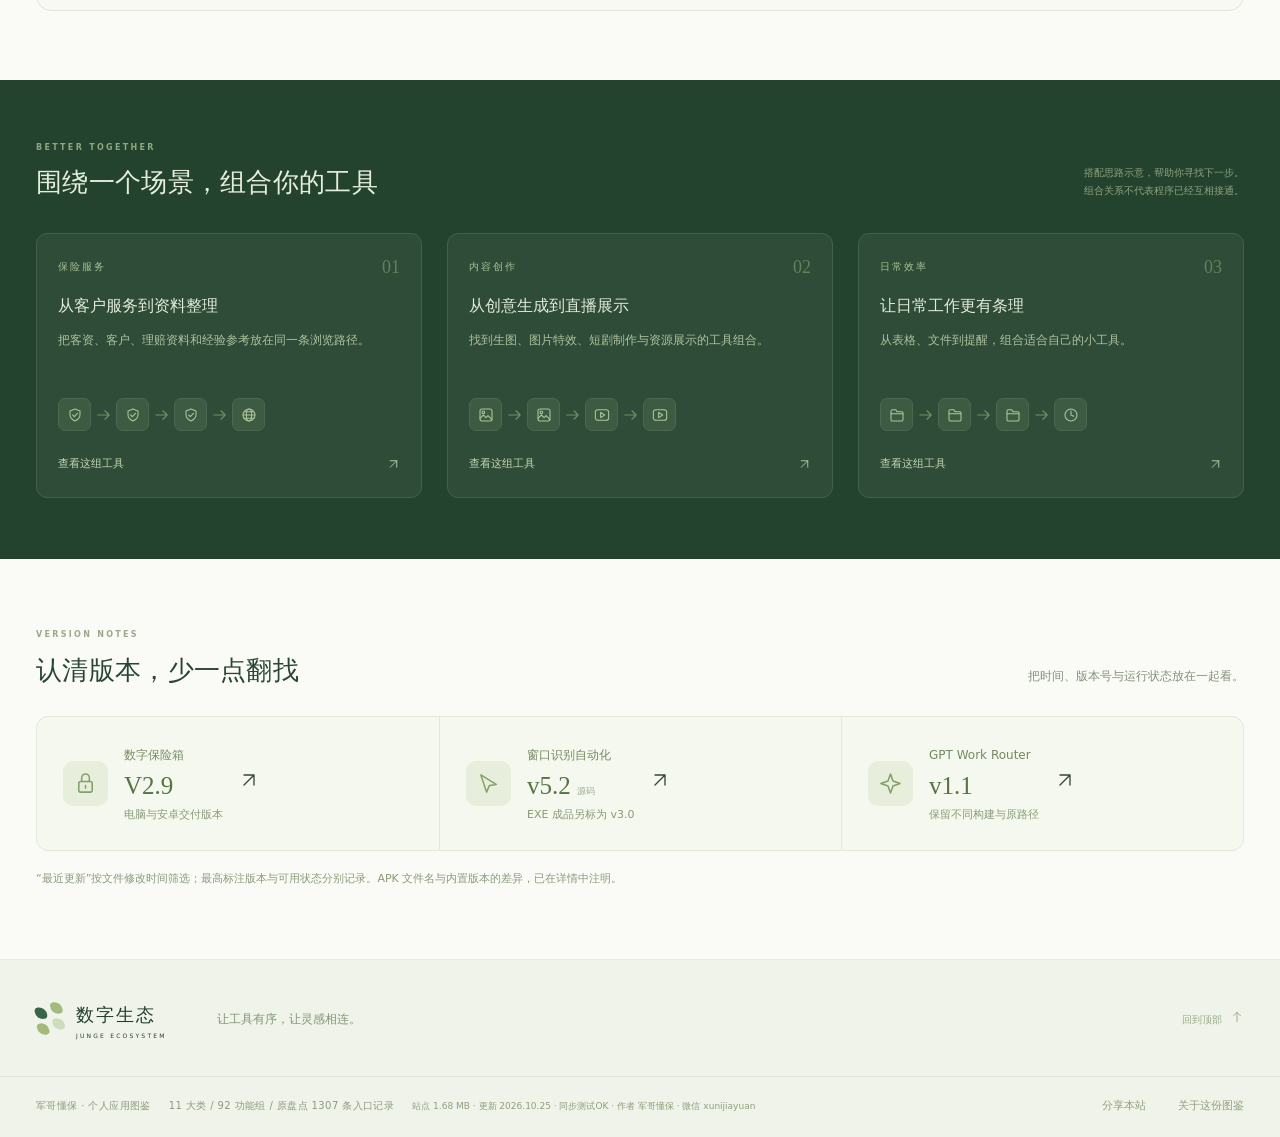
==== commit 9c6f021c: "优化：Nginx缓存+安全头+WebP图片+数据拆分懒加载 - Nginx: 静态资源7天缓存（cache-control: max-age=604800） - Caddy: 增加HSTS/X-Con" ====
--- a/index.html
+++ b/index.html
@@ -24,12 +24,13 @@
   <meta name="twitter:image" content="https://lzp5133084.github.io/digital-ecosystem/assets/share-cover.jpg">
   <title>数字生态 · 让工具彼此连接</title>
   <link rel="icon" href="assets/favicon.svg" type="image/svg+xml">
-  <link rel="apple-touch-icon" href="assets/favicon.svg">
+  <link rel="alternate icon" href="assets/favicon-32.png" type="image/png">
+  <link rel="apple-touch-icon" href="assets/apple-touch-icon.png">
   <link rel="manifest" href="manifest.webmanifest">
-  <link rel="preload" as="image" href="assets/preview-ren.jpg" fetchpriority="high">
+  <link rel="preload" as="image" href="assets/preview-ren.webp" fetchpriority="high">
   <link rel="stylesheet" href="styles.css">
   <script type="application/ld+json">{"@context":"https://schema.org","@type":"WebSite","name":"数字生态 · 军哥懂保","alternateName":"JUNGE ECOSYSTEM","url":"https://lzp5133084.github.io/digital-ecosystem/","description":"11 大类、92 个功能组的个人应用图鉴，收录真实界面预览、历史版本与用途说明。","inLanguage":"zh-CN","author":{"@type":"Person","name":"军哥懂保"},"potentialAction":{"@type":"SearchAction","target":"https://lzp5133084.github.io/digital-ecosystem/?q={search_term_string}","query-input":"required name=search_term_string"}}</script>
-  <script src="ecosystem-data.js" defer></script>
+  <script src="ecosystem-core.js" defer></script>
   <script src="app.js" defer></script>
 </head>
 <body>
@@ -54,8 +55,8 @@
   <div class="hero-art" aria-label="数字生态应用界面拼贴">
     <div class="orbit orbit-one"></div><div class="orbit orbit-two"></div><span class="orbit-dot dot-one"></span><span class="orbit-dot dot-two"></span>
     <div class="art-label label-top"><span data-icon="spark"></span>灵感，在这里发生</div>
-    <div class="hero-window window-one"><div class="window-bar"><i></i><i></i><i></i><span>宗亲与服务 · 界面预览</span></div><img src="assets/preview-ren.jpg" alt="泸州任氏宗亲网的服务总览界面" width="1400" height="900" fetchpriority="high" decoding="async"></div>
-    <div class="hero-window window-two"><div class="window-bar"><i></i><i></i><i></i><span>霓虹工坊 · 界面预览</span></div><img src="assets/preview-neon.jpg" alt="霓虹边框图片处理工具界面" width="1400" height="900" decoding="async"></div>
+    <div class="hero-window window-one"><div class="window-bar"><i></i><i></i><i></i><span>宗亲与服务 · 界面预览</span></div><img src="assets/preview-ren.webp" alt="泸州任氏宗亲网的服务总览界面" width="1400" height="900" fetchpriority="high" decoding="async"></div>
+    <div class="hero-window window-two"><div class="window-bar"><i></i><i></i><i></i><span>霓虹工坊 · 界面预览</span></div><img src="assets/preview-neon.webp" alt="霓虹边框图片处理工具界面" width="1400" height="900" decoding="async"></div>
     <div class="eco-core"><svg viewBox="0 0 60 60" aria-hidden="true"><path d="M30 45V28M30 34C13 34 12 16 12 16s18-3 18 18ZM30 28C30 10 48 12 48 12s3 17-18 16Z" fill="none" stroke="currentColor" stroke-width="3" stroke-linecap="round" stroke-linejoin="round"/></svg></div>
     <div class="art-label label-bottom"><span class="living-dot"></span>每一个工具，都有它的位置</div><span class="art-caption">CURATED TOOLS. CONNECTED POSSIBILITIES.</span>
   </div>
@@ -68,7 +69,7 @@
 <section class="library-section" id="library">
   <div class="wrap">
     <div class="section-heading"><div><p class="eyebrow">THE APPLICATION ATLAS</p><h2>你的应用图鉴<span class="heading-count">92</span></h2></div><p class="section-note">认识用途，看看界面，再找到合适的版本。</p></div>
-    <div class="library-tools"><label class="search-box"><span data-icon="search"></span><input type="search" id="searchInput" placeholder="搜索应用、用途或版本…" autocomplete="off" aria-label="搜索应用"><kbd>Ctrl K</kbd></label><select id="sortSelect" aria-label="应用排序"><option value="curated">精选顺序</option><option value="updated">最近更新</option><option value="name">名称排序</option></select><button class="tool-button" id="favoritesFilter" aria-pressed="false"><span data-icon="heart"></span><span>只看收藏</span></button></div>
+    <div class="library-tools"><label class="search-box"><span data-icon="search"></span><input type="search" id="searchInput" placeholder="搜索应用、用途或版本…" autocomplete="off" aria-label="搜索应用"><kbd aria-hidden="true">Ctrl K</kbd></label><select id="sortSelect" aria-label="应用排序"><option value="curated">精选顺序</option><option value="updated">最近更新</option><option value="name">名称排序</option></select><button class="tool-button" id="favoritesFilter" aria-pressed="false"><span data-icon="heart"></span><span>只看收藏</span></button></div>
     <div class="library-layout"><aside class="category-sidebar"><h3>按用途浏览</h3><div id="categoryNav"></div><div class="snapshot-note"><span class="living-dot"></span>应用档案更新<br><b>2026.10.15</b><p>版本记录来自本次本机盘点。</p></div></aside><div class="library-main"><div class="result-line"><p id="resultLabel" aria-live="polite">全部应用</p><button id="clearFilters" class="clear-filters" hidden>清除筛选 <span data-icon="close"></span></button></div><div class="app-grid" id="appGrid"></div><div class="empty-state" id="emptyState" hidden><span data-icon="search"></span><h3>暂时没有找到匹配的应用</h3><p>试试其他关键词，或清除筛选重新浏览。</p><button class="button secondary" id="emptyReset">查看全部应用</button></div><div class="load-more"><button class="button secondary" id="loadMore">再发现一些应用 <span data-icon="plus"></span></button><p id="loadedCount"></p></div></div></div>
   </div>
 </section>
@@ -79,7 +80,7 @@
 <section class="scenes-section" id="scenes"><div class="wrap"><div class="section-heading"><div><p class="eyebrow">BETTER TOGETHER</p><h2>围绕一个场景，组合你的工具</h2></div><p class="section-note">搭配思路示意，帮助你寻找下一步。<br>组合关系不代表程序已经互相接通。</p></div><div class="scenes-grid" id="scenesGrid"></div></div></section>
 <section class="section wrap latest-section"><div class="section-heading"><div><p class="eyebrow">VERSION NOTES</p><h2>认清版本，少一点翻找</h2></div><p class="section-note">把时间、版本号与运行状态放在一起看。</p></div><div class="version-highlights"><button data-detail="vault"><span class="version-icon" data-icon="lock"></span><div><small>数字保险箱</small><h3>V2.9</h3><p>电脑与安卓交付版本</p></div><span data-icon="arrow-up-right"></span></button><button data-detail="autoclick"><span class="version-icon" data-icon="cursor"></span><div><small>窗口识别自动化</small><h3>v5.2 <em>源码</em></h3><p>EXE 成品另标为 v3.0</p></div><span data-icon="arrow-up-right"></span></button><button data-detail="router"><span class="version-icon" data-icon="spark"></span><div><small>GPT Work Router</small><h3>v1.1</h3><p>保留不同构建与原路径</p></div><span data-icon="arrow-up-right"></span></button></div><p class="version-footnote">“最近更新”按文件修改时间筛选；最高标注版本与可用状态分别记录。APK 文件名与内置版本的差异，已在详情中注明。</p></section>
 </main>
-<footer><div class="wrap footer-top"><a class="brand" href="#home"><span class="brand-mark" aria-hidden="true"><i></i><i></i><i></i><i></i></span><span>数字生态<small>JUNGE ECOSYSTEM</small></span></a><p>让工具有序，让灵感相连。</p><a href="#home" class="back-top">回到顶部 <span data-icon="arrow-up"></span></a></div><div class="wrap footer-bottom"><span>军哥懂保 · 个人应用图鉴</span><span>11 大类 / 92 功能组 / 原盘点 1307 条入口记录</span><span class="site-meta">站点 1.24 MB · 更新 2026.10.25 · 同步测试OK · 作者 军哥懂保 · 微信 xunijiayuan</span><button id="shareButton" class="footer-button">分享本站</button><button id="aboutButton">关于这份图鉴</button></div></footer>
+<footer><div class="wrap footer-top"><a class="brand" href="#home"><span class="brand-mark" aria-hidden="true"><i></i><i></i><i></i><i></i></span><span>数字生态<small>JUNGE ECOSYSTEM</small></span></a><p>让工具有序，让灵感相连。</p><a href="#home" class="back-top">回到顶部 <span data-icon="arrow-up"></span></a></div><div class="wrap footer-bottom"><span>军哥懂保 · 个人应用图鉴</span><span>11 大类 / 92 功能组 / 原盘点 1307 条入口记录</span><span class="site-meta">站点 1.68 MB · 更新 2026.10.25 · 同步测试OK · 作者 军哥懂保 · 微信 xunijiayuan</span><button id="shareButton" class="footer-button">分享本站</button><button id="aboutButton">关于这份图鉴</button></div></footer>
 <dialog id="detailDialog" class="detail-dialog" aria-labelledby="detailTitle"><button class="dialog-close" id="closeDialog" aria-label="关闭详情"><span data-icon="close"></span></button><div id="detailContent"></div></dialog>
 <dialog id="imageDialog" class="image-dialog" aria-label="应用界面大图"><button class="dialog-close" id="closeImage" aria-label="关闭大图"><span data-icon="close"></span></button><img id="largePreview" alt="应用界面预览大图"><p id="largeCaption"></p></dialog>
 <div class="toast" id="toast" role="status"></div>
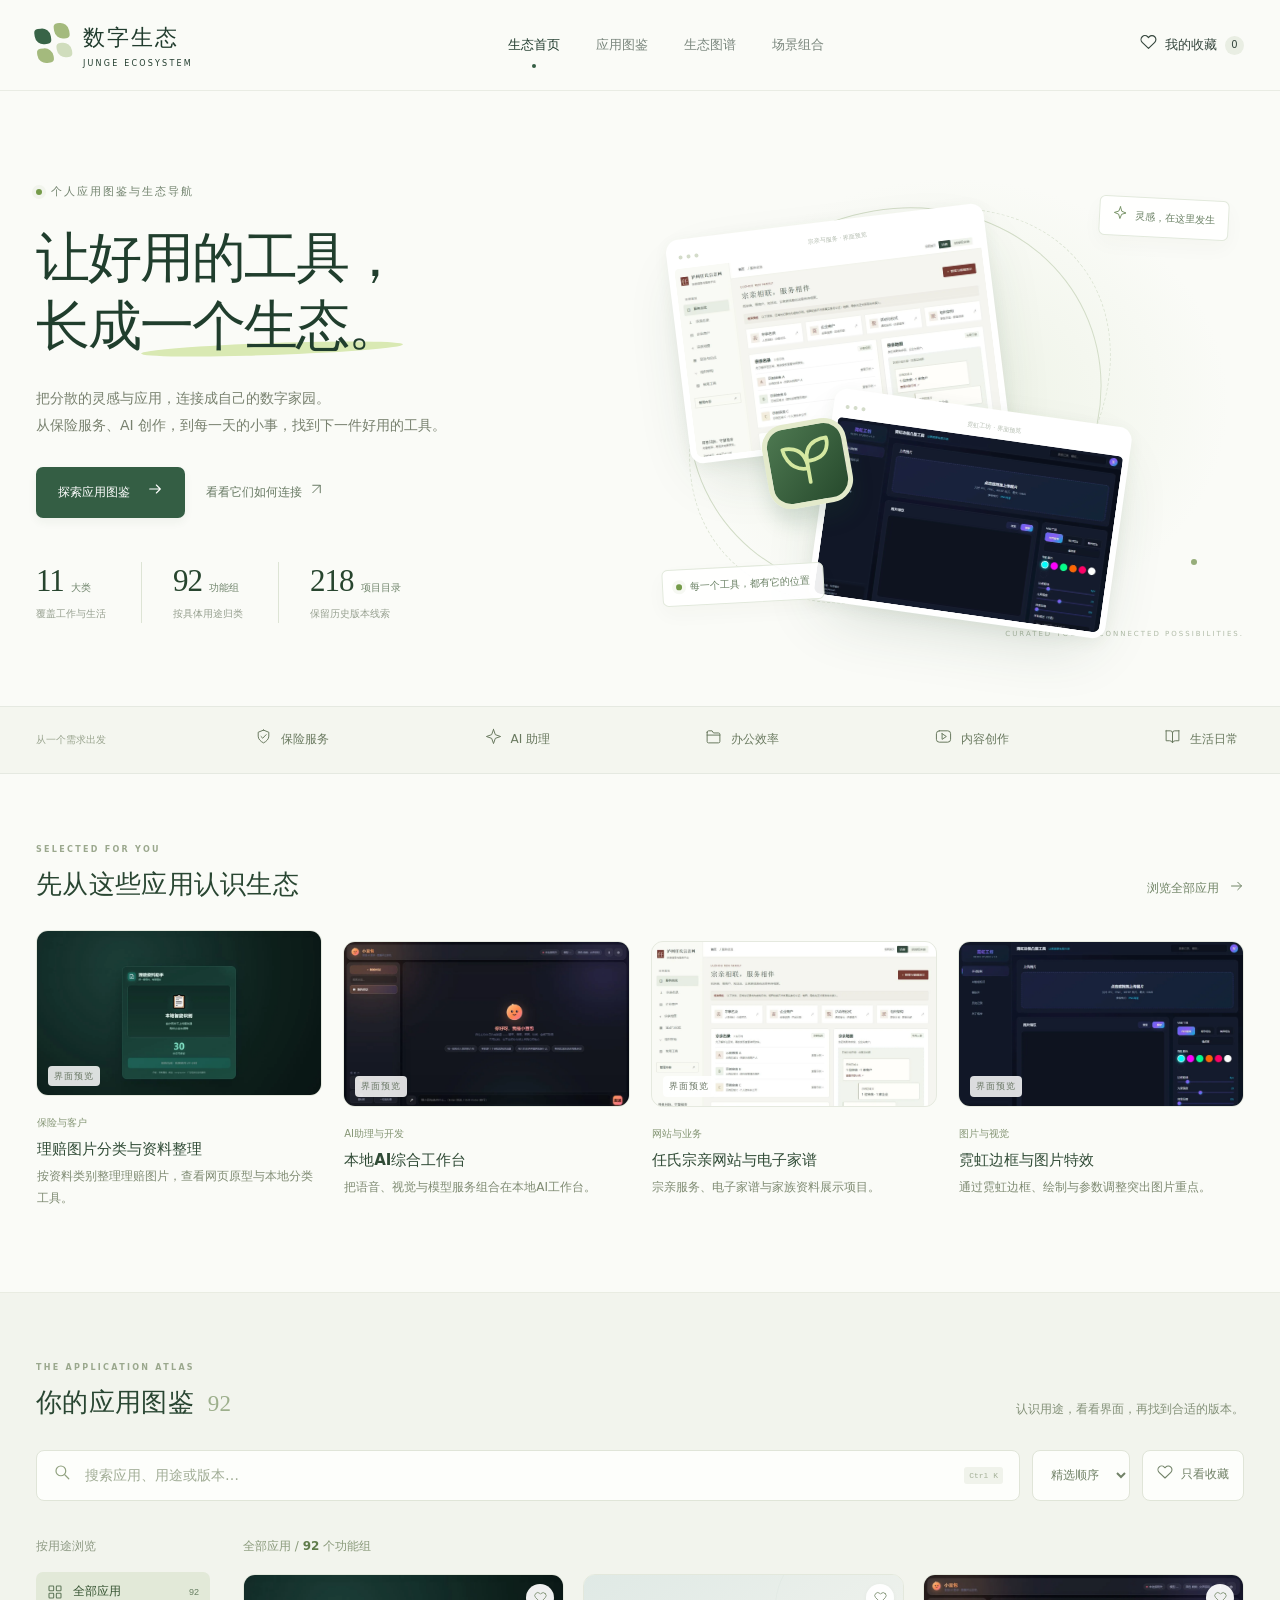
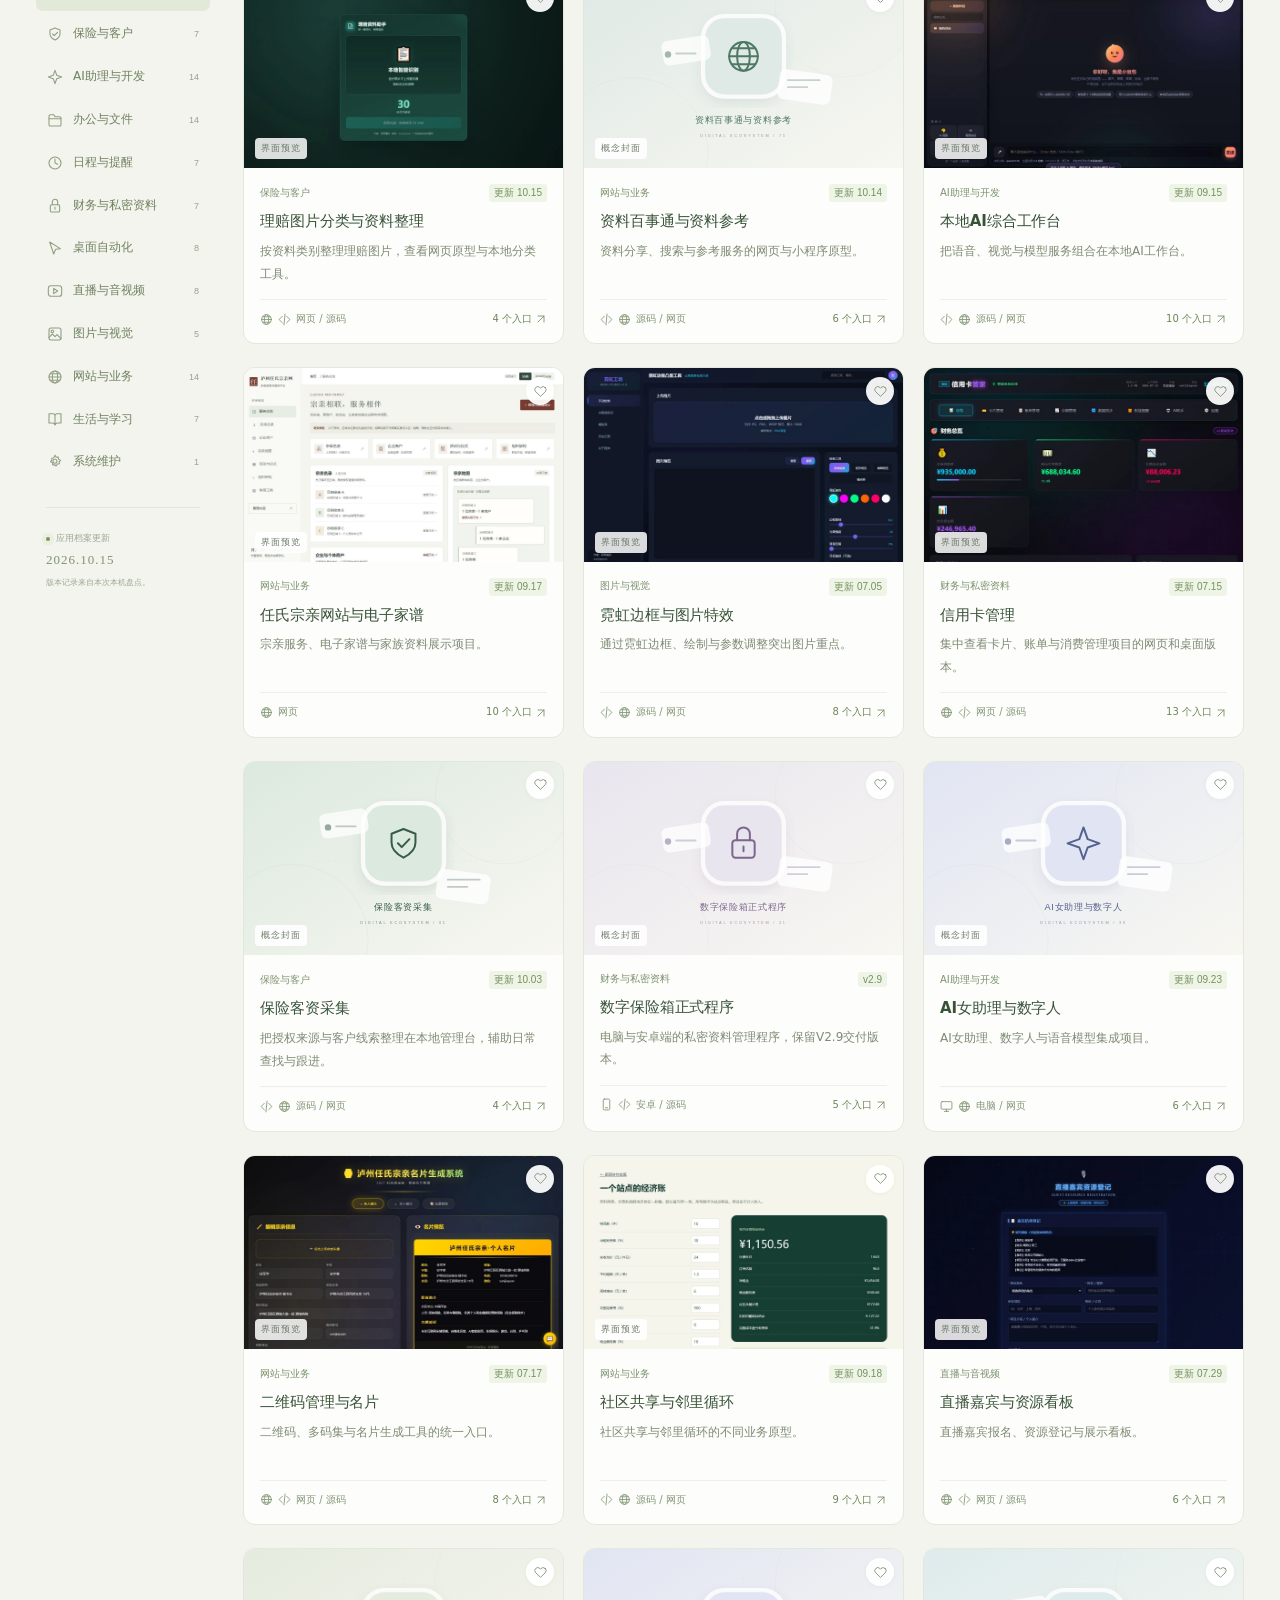
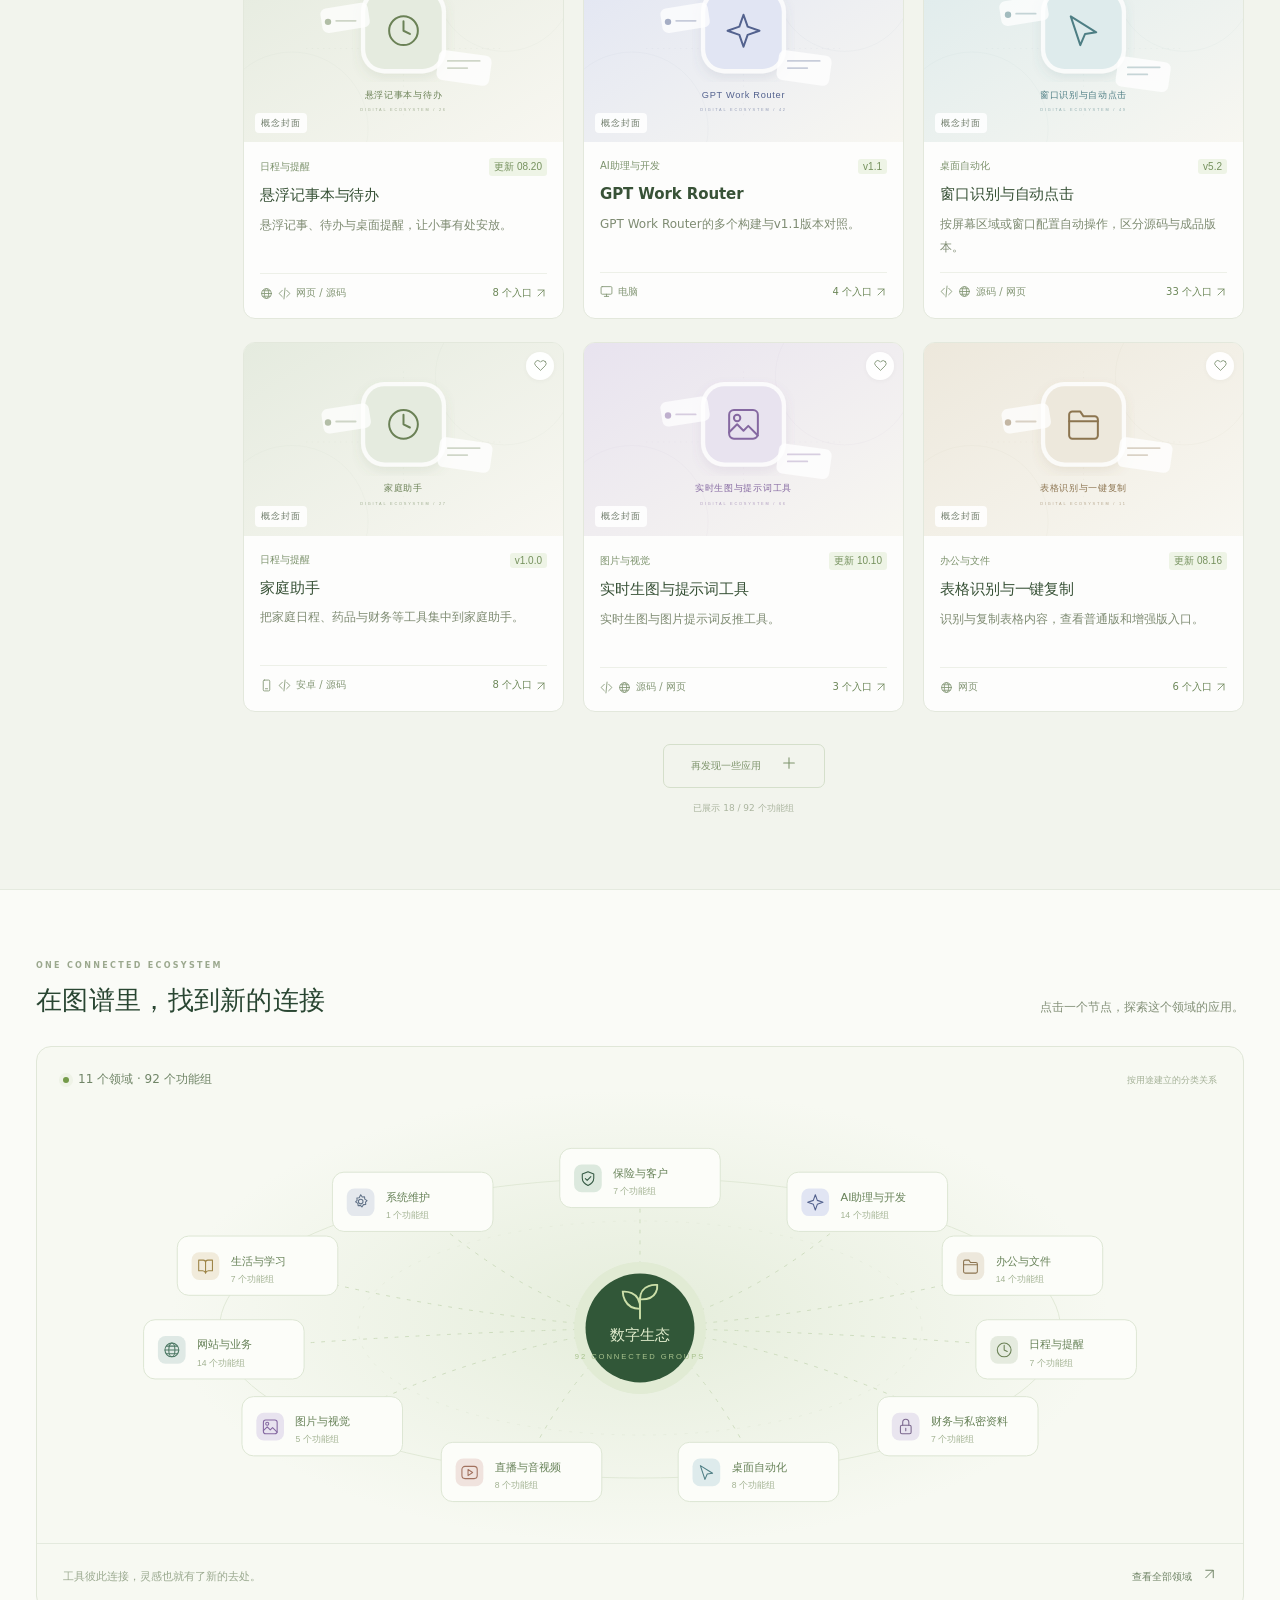
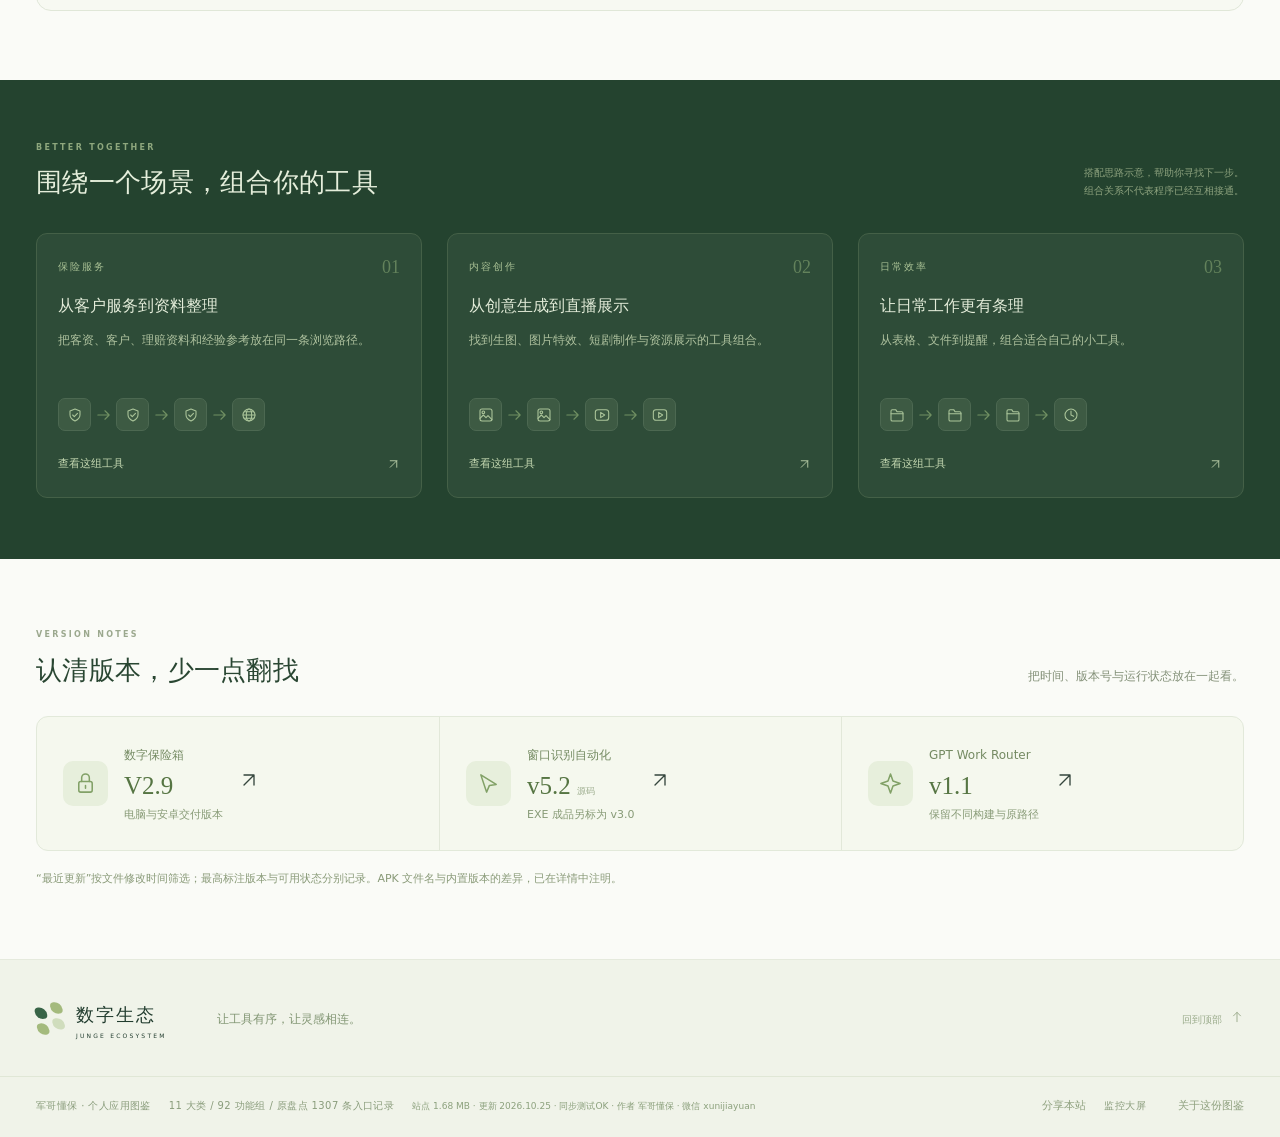
==== commit c6cbb9c1: "监控大屏：自动化可视化 - 服务器 cron 每 2 分钟生成 status.json（双站点状态/SSL/磁盘/内存/负载/同步偏移） - 新建 dashboard.html 可视化大屏：8 张状态" ====
--- a/index.html
+++ b/index.html
@@ -80,7 +80,7 @@
 <section class="scenes-section" id="scenes"><div class="wrap"><div class="section-heading"><div><p class="eyebrow">BETTER TOGETHER</p><h2>围绕一个场景，组合你的工具</h2></div><p class="section-note">搭配思路示意，帮助你寻找下一步。<br>组合关系不代表程序已经互相接通。</p></div><div class="scenes-grid" id="scenesGrid"></div></div></section>
 <section class="section wrap latest-section"><div class="section-heading"><div><p class="eyebrow">VERSION NOTES</p><h2>认清版本，少一点翻找</h2></div><p class="section-note">把时间、版本号与运行状态放在一起看。</p></div><div class="version-highlights"><button data-detail="vault"><span class="version-icon" data-icon="lock"></span><div><small>数字保险箱</small><h3>V2.9</h3><p>电脑与安卓交付版本</p></div><span data-icon="arrow-up-right"></span></button><button data-detail="autoclick"><span class="version-icon" data-icon="cursor"></span><div><small>窗口识别自动化</small><h3>v5.2 <em>源码</em></h3><p>EXE 成品另标为 v3.0</p></div><span data-icon="arrow-up-right"></span></button><button data-detail="router"><span class="version-icon" data-icon="spark"></span><div><small>GPT Work Router</small><h3>v1.1</h3><p>保留不同构建与原路径</p></div><span data-icon="arrow-up-right"></span></button></div><p class="version-footnote">“最近更新”按文件修改时间筛选；最高标注版本与可用状态分别记录。APK 文件名与内置版本的差异，已在详情中注明。</p></section>
 </main>
-<footer><div class="wrap footer-top"><a class="brand" href="#home"><span class="brand-mark" aria-hidden="true"><i></i><i></i><i></i><i></i></span><span>数字生态<small>JUNGE ECOSYSTEM</small></span></a><p>让工具有序，让灵感相连。</p><a href="#home" class="back-top">回到顶部 <span data-icon="arrow-up"></span></a></div><div class="wrap footer-bottom"><span>军哥懂保 · 个人应用图鉴</span><span>11 大类 / 92 功能组 / 原盘点 1307 条入口记录</span><span class="site-meta">站点 1.68 MB · 更新 2026.10.25 · 同步测试OK · 作者 军哥懂保 · 微信 xunijiayuan</span><button id="shareButton" class="footer-button">分享本站</button><button id="aboutButton">关于这份图鉴</button></div></footer>
+<footer><div class="wrap footer-top"><a class="brand" href="#home"><span class="brand-mark" aria-hidden="true"><i></i><i></i><i></i><i></i></span><span>数字生态<small>JUNGE ECOSYSTEM</small></span></a><p>让工具有序，让灵感相连。</p><a href="#home" class="back-top">回到顶部 <span data-icon="arrow-up"></span></a></div><div class="wrap footer-bottom"><span>军哥懂保 · 个人应用图鉴</span><span>11 大类 / 92 功能组 / 原盘点 1307 条入口记录</span><span class="site-meta">站点 1.68 MB · 更新 2026.10.25 · 同步测试OK · 作者 军哥懂保 · 微信 xunijiayuan</span><button id="shareButton" class="footer-button">分享本站</button><a href="dashboard.html" class="footer-button" style="text-decoration:none">监控大屏</a><button id="aboutButton">关于这份图鉴</button></div></footer>
 <dialog id="detailDialog" class="detail-dialog" aria-labelledby="detailTitle"><button class="dialog-close" id="closeDialog" aria-label="关闭详情"><span data-icon="close"></span></button><div id="detailContent"></div></dialog>
 <dialog id="imageDialog" class="image-dialog" aria-label="应用界面大图"><button class="dialog-close" id="closeImage" aria-label="关闭大图"><span data-icon="close"></span></button><img id="largePreview" alt="应用界面预览大图"><p id="largeCaption"></p></dialog>
 <div class="toast" id="toast" role="status"></div>
